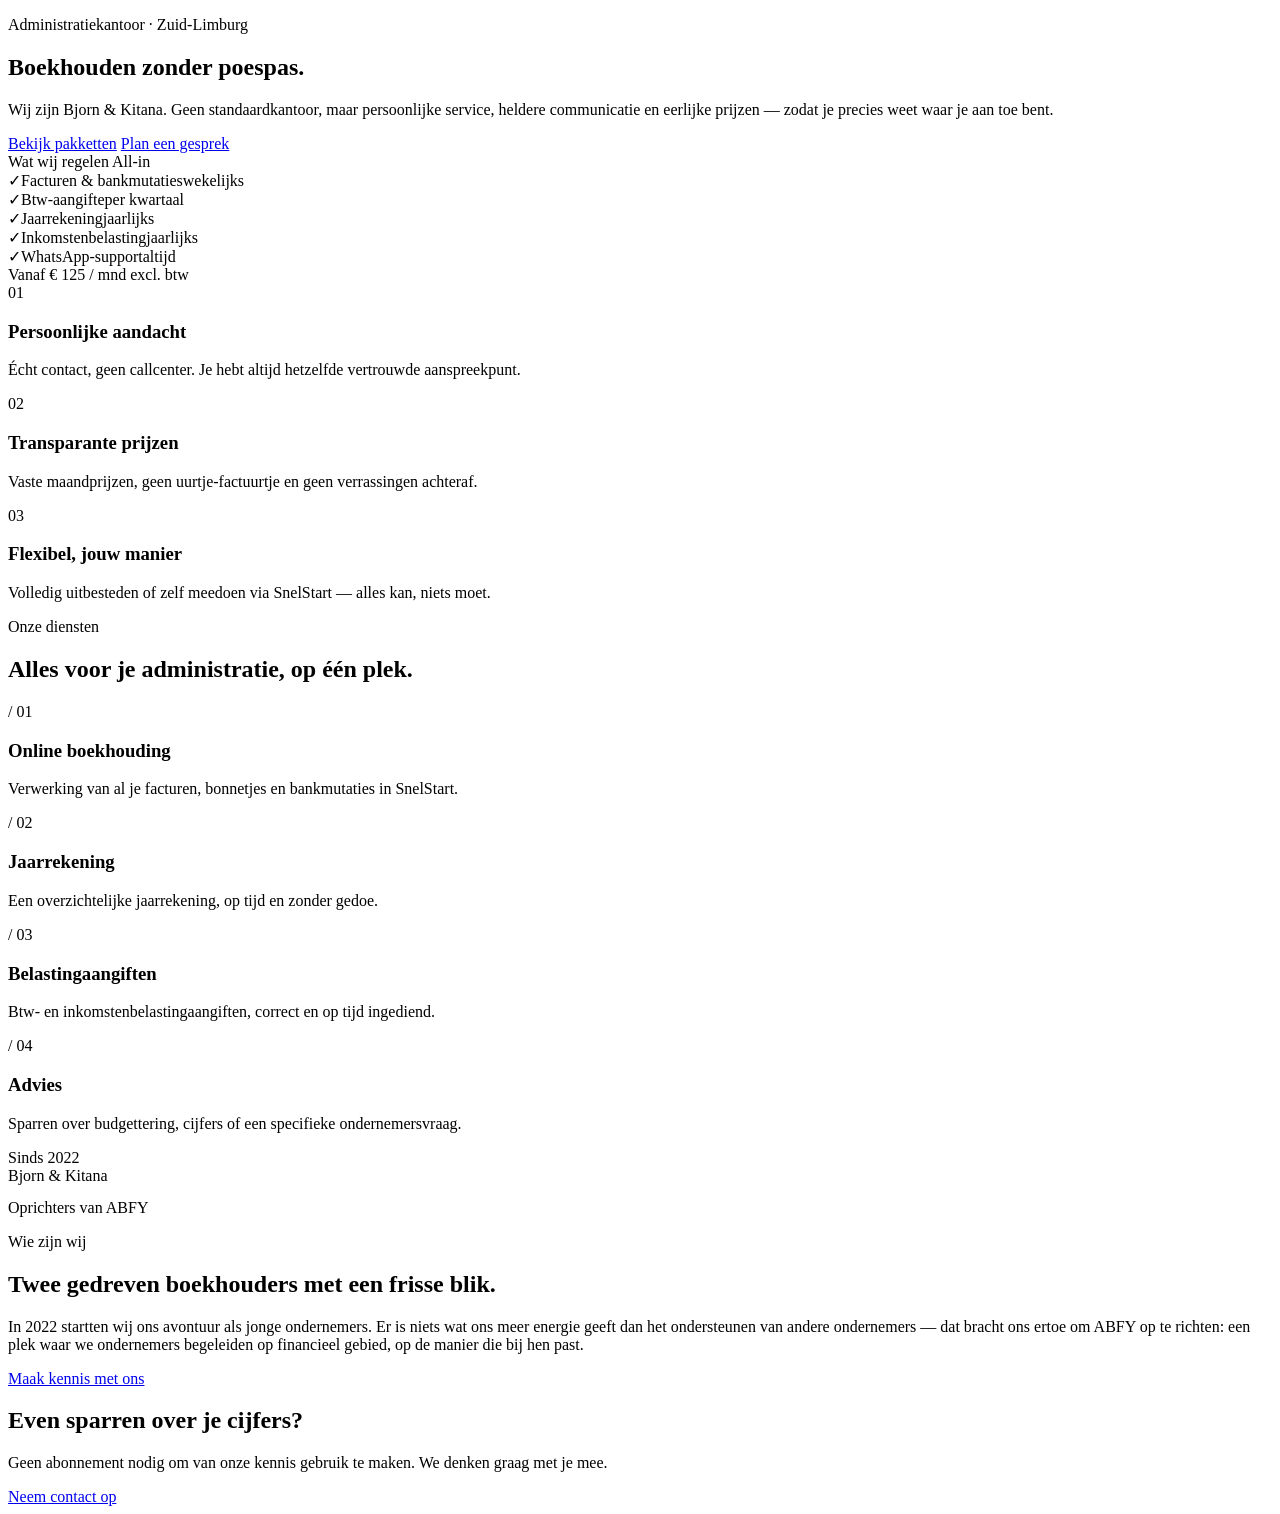
==== index.html @ e9e477bd "Add files via upload" ====
<!DOCTYPE html>
<html lang="nl">
<head>
  <meta charset="UTF-8" />
  <meta name="viewport" content="width=device-width, initial-scale=1.0" />
  <title>ABFY — Administratiekantoor Zuid-Limburg</title>
  <meta name="description" content="ABFY is een administratiekantoor in Zuid-Limburg. Persoonlijke boekhouding, aangiften en financieel advies voor zzp'ers en kleine ondernemers, zonder poespas." />
  <link rel="stylesheet" href="css/style.css" />
</head>
<body>
  <header id="site-header" class="site-header"></header>

  <main>
    <!-- HERO -->
    <section class="hero">
      <div class="container">
        <div class="hero-copy">
          <p class="eyebrow">Administratiekantoor · Zuid-Limburg</p>
          <h1>Boekhouden zonder poespas.</h1>
          <p class="lead">
            Wij zijn Bjorn &amp; Kitana. Geen standaardkantoor, maar persoonlijke
            service, heldere communicatie en eerlijke prijzen — zodat je precies
            weet waar je aan toe bent.
          </p>
          <div class="hero-actions">
            <a href="prijzen.html" class="btn btn-primary">Bekijk pakketten</a>
            <a href="contact.html" class="btn btn-ghost">Plan een gesprek</a>
          </div>
        </div>

        <div class="hero-visual">
          <div class="ledger-card">
            <div class="ledger-card__head">
              <span>Wat wij regelen</span>
              <span class="stamp-badge">All-in</span>
            </div>
            <div class="ledger-rows">
              <div class="ledger-row"><span class="ledger-check">✓</span><span class="ledger-row__label">Facturen &amp; bankmutaties</span><span class="ledger-row__meta">wekelijks</span></div>
              <div class="ledger-row"><span class="ledger-check">✓</span><span class="ledger-row__label">Btw-aangifte</span><span class="ledger-row__meta">per kwartaal</span></div>
              <div class="ledger-row"><span class="ledger-check">✓</span><span class="ledger-row__label">Jaarrekening</span><span class="ledger-row__meta">jaarlijks</span></div>
              <div class="ledger-row"><span class="ledger-check">✓</span><span class="ledger-row__label">Inkomstenbelasting</span><span class="ledger-row__meta">jaarlijks</span></div>
              <div class="ledger-row"><span class="ledger-check">✓</span><span class="ledger-row__label">WhatsApp-support</span><span class="ledger-row__meta">altijd</span></div>
            </div>
            <div class="ledger-card__foot">
              <span>Vanaf</span>
              <span>€ 125 / mnd excl. btw</span>
            </div>
          </div>
        </div>
      </div>
    </section>

    <!-- USPs -->
    <section class="usp-strip">
      <div class="usp-grid">
        <div class="usp-item">
          <span class="num">01</span>
          <h3>Persoonlijke aandacht</h3>
          <p>Écht contact, geen callcenter. Je hebt altijd hetzelfde vertrouwde aanspreekpunt.</p>
        </div>
        <div class="usp-item">
          <span class="num">02</span>
          <h3>Transparante prijzen</h3>
          <p>Vaste maandprijzen, geen uurtje-factuurtje en geen verrassingen achteraf.</p>
        </div>
        <div class="usp-item">
          <span class="num">03</span>
          <h3>Flexibel, jouw manier</h3>
          <p>Volledig uitbesteden of zelf meedoen via SnelStart — alles kan, niets moet.</p>
        </div>
      </div>
    </section>

    <!-- DIENSTEN -->
    <section class="ledger-section">
      <div class="container">
        <p class="eyebrow">Onze diensten</p>
        <h2>Alles voor je administratie, op één plek.</h2>
        <div class="services-grid">
          <div class="service-card">
            <span class="idx">/ 01</span>
            <h3>Online boekhouding</h3>
            <p>Verwerking van al je facturen, bonnetjes en bankmutaties in SnelStart.</p>
          </div>
          <div class="service-card">
            <span class="idx">/ 02</span>
            <h3>Jaarrekening</h3>
            <p>Een overzichtelijke jaarrekening, op tijd en zonder gedoe.</p>
          </div>
          <div class="service-card">
            <span class="idx">/ 03</span>
            <h3>Belastingaangiften</h3>
            <p>Btw- en inkomstenbelastingaangiften, correct en op tijd ingediend.</p>
          </div>
          <div class="service-card">
            <span class="idx">/ 04</span>
            <h3>Advies</h3>
            <p>Sparren over budgettering, cijfers of een specifieke ondernemersvraag.</p>
          </div>
        </div>
      </div>
    </section>

    <!-- OVER ONS -->
    <section class="ledger-section alt">
      <div class="container about-grid">
        <div class="founder-stamp">
          <div class="since">Sinds 2022</div>
          <div class="names">Bjorn &amp; Kitana</div>
          <p style="margin-top: 14px; font-family: var(--font-body);">Oprichters van ABFY</p>
        </div>
        <div>
          <p class="eyebrow">Wie zijn wij</p>
          <h2>Twee gedreven boekhouders met een frisse blik.</h2>
          <p>
            In 2022 startten wij ons avontuur als jonge ondernemers. Er is niets
            wat ons meer energie geeft dan het ondersteunen van andere
            ondernemers — dat bracht ons ertoe om ABFY op te richten: een plek
            waar we ondernemers begeleiden op financieel gebied, op de manier
            die bij hen past.
          </p>
          <a href="contact.html" class="btn btn-gold">Maak kennis met ons</a>
        </div>
      </div>
    </section>

    <!-- CTA -->
    <section class="cta-band">
      <div class="container">
        <h2>Even sparren over je cijfers?</h2>
        <p>Geen abonnement nodig om van onze kennis gebruik te maken. We denken graag met je mee.</p>
        <a href="contact.html" class="btn btn-primary">Neem contact op</a>
      </div>
    </section>
  </main>

  <footer id="site-footer" class="site-footer"></footer>
  <script src="js/components.js"></script>
</body>
</html>
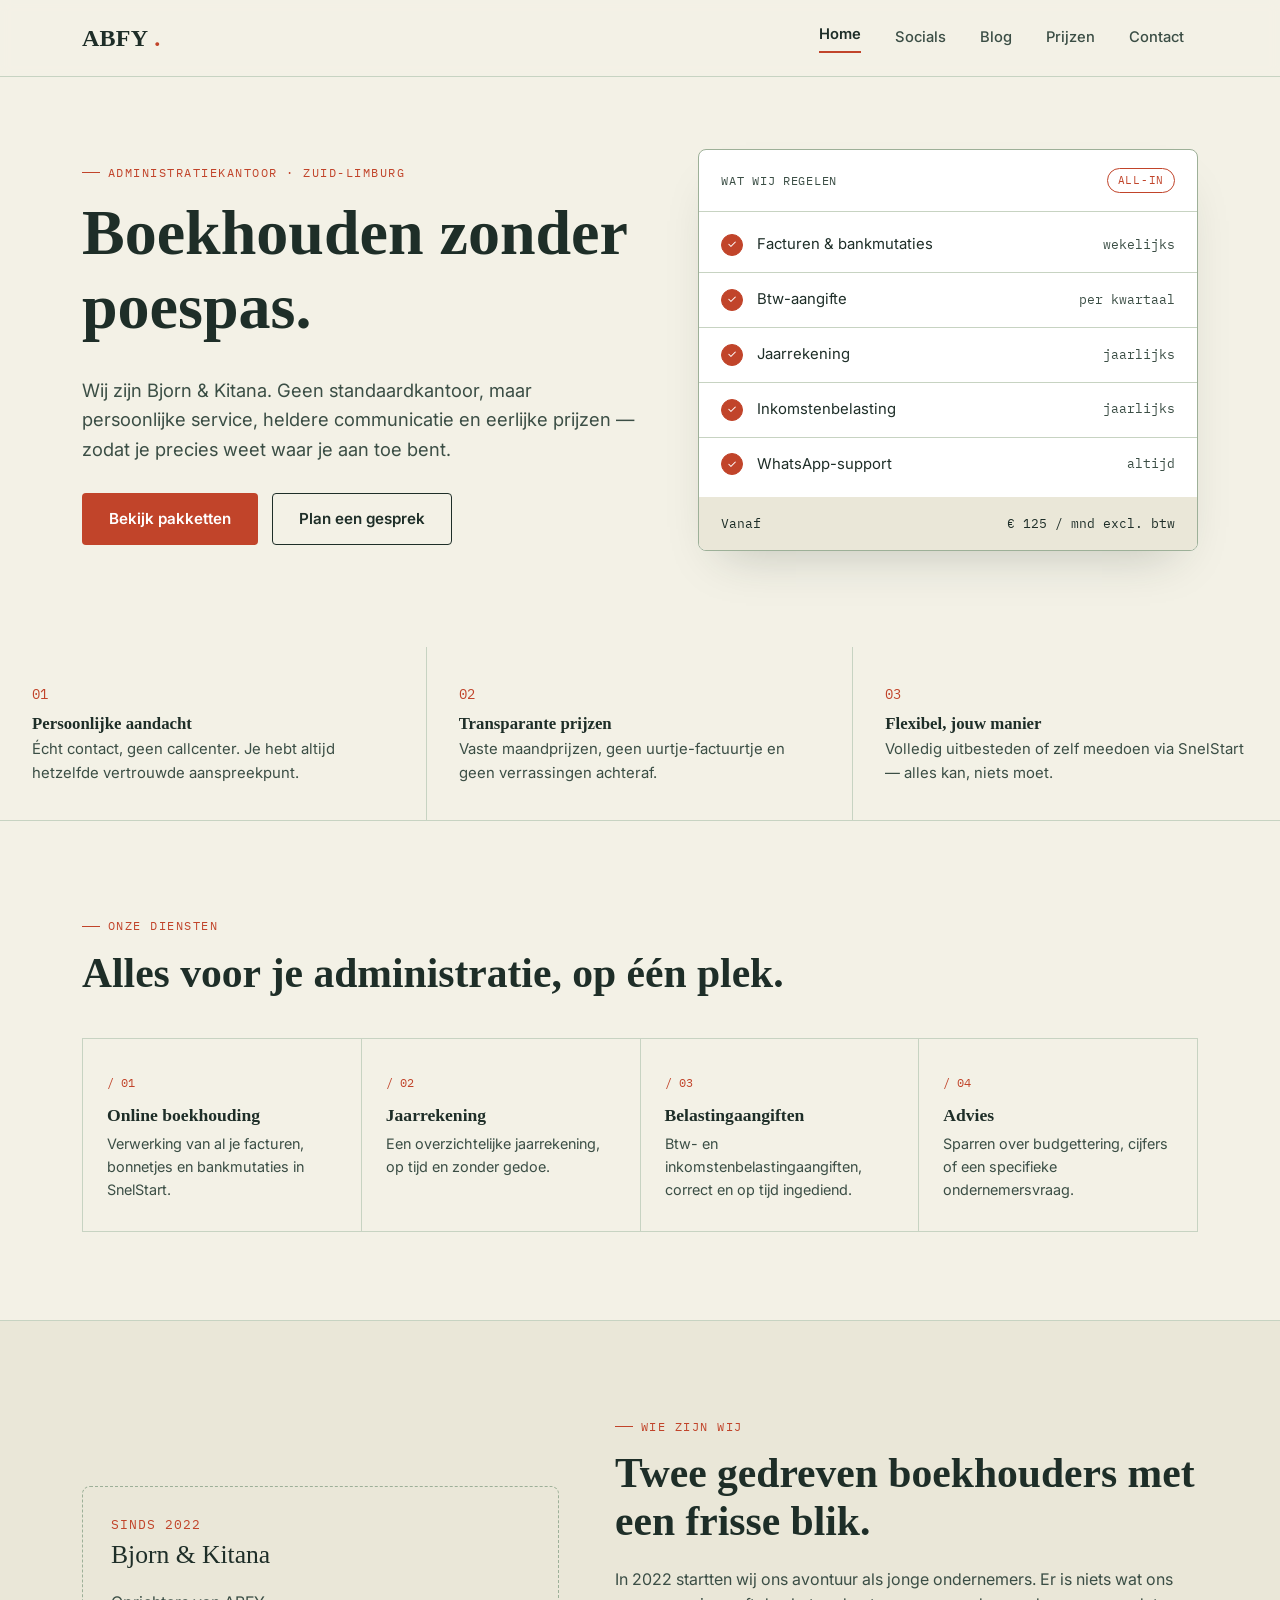
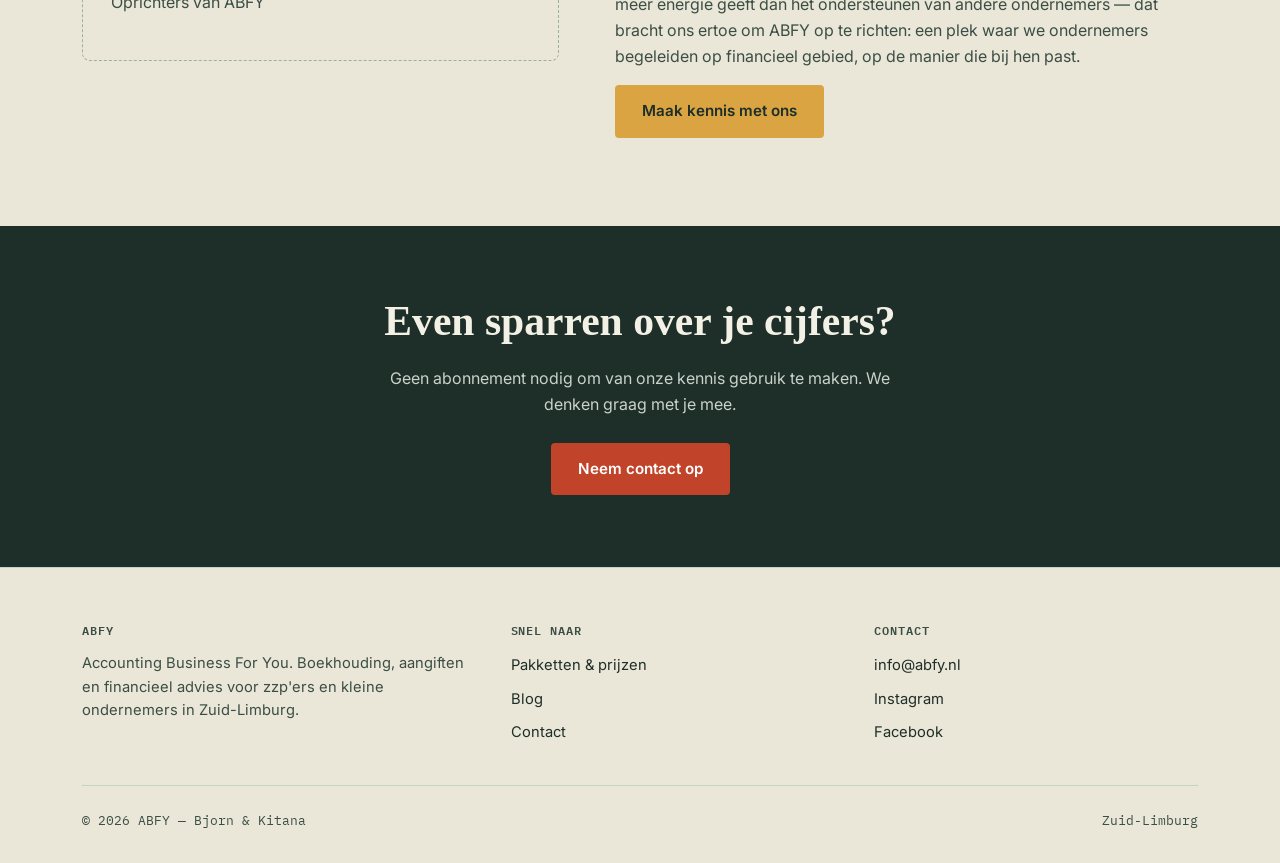
==== commit 96e8d4a1: "Add files via upload" ====
--- a/index.html
+++ b/index.html
@@ -5,7 +5,7 @@
   <meta name="viewport" content="width=device-width, initial-scale=1.0" />
   <title>ABFY — Administratiekantoor Zuid-Limburg</title>
   <meta name="description" content="ABFY is een administratiekantoor in Zuid-Limburg. Persoonlijke boekhouding, aangiften en financieel advies voor zzp'ers en kleine ondernemers, zonder poespas." />
-  <link rel="stylesheet" href="css/style.css" />
+  <link rel="stylesheet" href="style.css" />
 </head>
 <body>
   <header id="site-header" class="site-header"></header>
@@ -135,6 +135,6 @@
   </main>
 
   <footer id="site-footer" class="site-footer"></footer>
-  <script src="js/components.js"></script>
+  <script src="components.js"></script>
 </body>
 </html>
--- a/style.css
+++ b/style.css
@@ -0,0 +1,579 @@
+/* ==========================================================================
+   ABFY — Ledger design system
+   ========================================================================== */
+
+@import url('https://fonts.googleapis.com/css2?family=Petrona:ital,wght@0,400;0,500;0,600;0,700;1,500&family=Inter:wght@400;500;600;700&family=IBM+Plex+Mono:wght@400;500;600&display=swap');
+
+:root {
+  --ink: #1E2E28;
+  --ink-soft: #3B4E45;
+  --paper: #F3F1E6;
+  --paper-alt: #EAE7D8;
+  --white: #FFFFFF;
+  --line: #C7D3C2;
+  --line-strong: #9DB098;
+  --stamp: #C1442A;
+  --stamp-dark: #9E3520;
+  --gold: #D9A441;
+  --gold-dark: #B5842E;
+
+  --font-display: 'Petrona', Georgia, serif;
+  --font-body: 'Inter', -apple-system, BlinkMacSystemFont, sans-serif;
+  --font-mono: 'IBM Plex Mono', 'Courier New', monospace;
+
+  --max-width: 1180px;
+  --radius: 4px;
+}
+
+* { box-sizing: border-box; }
+html { scroll-behavior: smooth; }
+
+body {
+  margin: 0;
+  background: var(--paper);
+  color: var(--ink);
+  font-family: var(--font-body);
+  font-size: 16px;
+  line-height: 1.6;
+  -webkit-font-smoothing: antialiased;
+}
+
+h1, h2, h3, h4 {
+  font-family: var(--font-display);
+  font-weight: 600;
+  line-height: 1.15;
+  margin: 0 0 0.5em;
+  color: var(--ink);
+}
+
+h1 { font-size: clamp(2.4rem, 5vw, 4rem); font-weight: 700; }
+h2 { font-size: clamp(1.8rem, 3.5vw, 2.6rem); }
+h3 { font-size: 1.3rem; }
+
+p { margin: 0 0 1em; color: var(--ink-soft); }
+
+a { color: inherit; text-decoration: none; }
+
+.container {
+  max-width: var(--max-width);
+  margin: 0 auto;
+  padding: 0 32px;
+}
+
+.eyebrow {
+  font-family: var(--font-mono);
+  font-size: 0.78rem;
+  letter-spacing: 0.12em;
+  text-transform: uppercase;
+  color: var(--stamp);
+  display: inline-flex;
+  align-items: center;
+  gap: 8px;
+  margin-bottom: 1.1em;
+}
+.eyebrow::before {
+  content: '';
+  width: 18px;
+  height: 1px;
+  background: var(--stamp);
+  display: inline-block;
+}
+
+/* Ledger rule — the recurring divider motif, literal ruled paper */
+.ledger-rule {
+  border: none;
+  border-top: 1px solid var(--line);
+  margin: 0;
+}
+.ledger-section {
+  border-top: 1px solid var(--line);
+  padding: 88px 0;
+}
+.ledger-section.tight { padding: 64px 0; }
+.ledger-section.alt { background: var(--paper-alt); }
+
+/* Buttons */
+.btn {
+  display: inline-flex;
+  align-items: center;
+  gap: 8px;
+  font-family: var(--font-body);
+  font-weight: 600;
+  font-size: 0.95rem;
+  padding: 13px 26px;
+  border-radius: var(--radius);
+  border: 1px solid transparent;
+  cursor: pointer;
+  transition: transform 0.15s ease, box-shadow 0.15s ease, background 0.15s ease;
+}
+.btn:focus-visible { outline: 2px solid var(--stamp); outline-offset: 2px; }
+.btn-primary { background: var(--stamp); color: var(--white); }
+.btn-primary:hover { background: var(--stamp-dark); transform: translateY(-1px); }
+.btn-ghost { background: transparent; color: var(--ink); border-color: var(--ink); }
+.btn-ghost:hover { background: var(--ink); color: var(--paper); }
+.btn-gold { background: var(--gold); color: var(--ink); }
+.btn-gold:hover { background: var(--gold-dark); }
+
+/* ==========================================================================
+   Header
+   ========================================================================== */
+.site-header {
+  position: sticky;
+  top: 0;
+  z-index: 50;
+  background: rgba(243, 241, 230, 0.92);
+  backdrop-filter: blur(6px);
+  border-bottom: 1px solid var(--line);
+}
+.site-header .container {
+  display: flex;
+  align-items: center;
+  justify-content: space-between;
+  height: 76px;
+}
+.brand {
+  font-family: var(--font-display);
+  font-weight: 700;
+  font-size: 1.5rem;
+  letter-spacing: 0.01em;
+  display: flex;
+  align-items: baseline;
+  gap: 6px;
+}
+.brand .dot { color: var(--stamp); }
+
+.main-nav { display: flex; align-items: center; gap: 6px; }
+.main-nav a {
+  font-size: 0.92rem;
+  font-weight: 500;
+  padding: 9px 14px;
+  border-radius: var(--radius);
+  color: var(--ink-soft);
+}
+.main-nav a:hover { color: var(--ink); background: var(--paper-alt); }
+.main-nav a.active { color: var(--ink); font-weight: 600; }
+.main-nav a.active::after {
+  content: '';
+  display: block;
+  height: 2px;
+  background: var(--stamp);
+  margin-top: 4px;
+}
+
+.nav-toggle {
+  display: none;
+  background: none;
+  border: 1px solid var(--ink);
+  border-radius: var(--radius);
+  width: 40px;
+  height: 40px;
+  cursor: pointer;
+  align-items: center;
+  justify-content: center;
+}
+.nav-toggle span, .nav-toggle span::before, .nav-toggle span::after {
+  content: '';
+  display: block;
+  width: 18px;
+  height: 2px;
+  background: var(--ink);
+  position: relative;
+}
+.nav-toggle span::before { position: absolute; top: -6px; }
+.nav-toggle span::after { position: absolute; top: 6px; }
+
+/* ==========================================================================
+   Hero
+   ========================================================================== */
+.hero {
+  padding: 72px 0 96px;
+}
+.hero .container {
+  display: grid;
+  grid-template-columns: 1.05fr 0.95fr;
+  gap: 64px;
+  align-items: center;
+}
+.hero-copy p.lead {
+  font-size: 1.15rem;
+  color: var(--ink-soft);
+  max-width: 46ch;
+}
+.hero-actions { display: flex; gap: 14px; margin-top: 1.8em; flex-wrap: wrap; }
+
+/* Signature element: animated ledger card */
+.ledger-card {
+  background: var(--white);
+  border: 1px solid var(--line-strong);
+  border-radius: 8px;
+  box-shadow: 0 24px 48px -24px rgba(30, 46, 40, 0.25);
+  overflow: hidden;
+}
+.ledger-card__head {
+  display: flex;
+  justify-content: space-between;
+  align-items: center;
+  padding: 18px 22px;
+  border-bottom: 1px solid var(--line);
+  font-family: var(--font-mono);
+  font-size: 0.75rem;
+  letter-spacing: 0.06em;
+  text-transform: uppercase;
+  color: var(--ink-soft);
+}
+.ledger-card__head .stamp-badge {
+  font-family: var(--font-mono);
+  color: var(--stamp);
+  border: 1px solid var(--stamp);
+  border-radius: 999px;
+  padding: 3px 10px;
+  font-size: 0.68rem;
+}
+.ledger-rows { padding: 6px 0; }
+.ledger-row {
+  display: flex;
+  align-items: center;
+  gap: 14px;
+  padding: 15px 22px;
+  border-bottom: 1px solid var(--line);
+  opacity: 0;
+  transform: translateX(-8px);
+  transition: opacity 0.45s ease, transform 0.45s ease;
+}
+.ledger-row:last-child { border-bottom: none; }
+.ledger-row.is-visible { opacity: 1; transform: translateX(0); }
+.ledger-check {
+  width: 22px;
+  height: 22px;
+  border-radius: 50%;
+  border: 1.5px solid var(--line-strong);
+  display: flex;
+  align-items: center;
+  justify-content: center;
+  flex-shrink: 0;
+  font-size: 0.7rem;
+  color: transparent;
+  transition: background 0.3s ease 0.15s, border-color 0.3s ease 0.15s, color 0.3s ease 0.15s;
+}
+.ledger-row.is-visible .ledger-check {
+  background: var(--stamp);
+  border-color: var(--stamp);
+  color: var(--white);
+}
+.ledger-row__label { font-size: 0.93rem; color: var(--ink); flex: 1; }
+.ledger-row__meta { font-family: var(--font-mono); font-size: 0.8rem; color: var(--ink-soft); }
+.ledger-card__foot {
+  padding: 16px 22px;
+  background: var(--paper-alt);
+  font-family: var(--font-mono);
+  font-size: 0.82rem;
+  display: flex;
+  justify-content: space-between;
+}
+
+/* ==========================================================================
+   USP strip
+   ========================================================================== */
+.usp-strip { padding: 0; }
+.usp-grid {
+  display: grid;
+  grid-template-columns: repeat(3, 1fr);
+}
+.usp-item {
+  padding: 34px 32px;
+  border-right: 1px solid var(--line);
+}
+.usp-item:last-child { border-right: none; }
+.usp-item .num { font-family: var(--font-mono); color: var(--stamp); font-size: 0.85rem; }
+.usp-item h3 { margin: 0.4em 0 0.3em; font-size: 1.05rem; }
+.usp-item p { margin: 0; font-size: 0.93rem; }
+
+/* ==========================================================================
+   Services
+   ========================================================================== */
+.services-grid {
+  display: grid;
+  grid-template-columns: repeat(4, 1fr);
+  gap: 1px;
+  background: var(--line);
+  border: 1px solid var(--line);
+  margin-top: 40px;
+}
+.service-card {
+  background: var(--paper);
+  padding: 30px 24px;
+}
+.service-card .idx { font-family: var(--font-mono); font-size: 0.75rem; color: var(--stamp); }
+.service-card h3 { margin: 0.6em 0 0.4em; font-size: 1.1rem; }
+.service-card p { font-size: 0.9rem; margin: 0; }
+
+/* ==========================================================================
+   About teaser
+   ========================================================================== */
+.about-grid {
+  display: grid;
+  grid-template-columns: 0.9fr 1.1fr;
+  gap: 56px;
+  align-items: center;
+}
+.founder-stamp {
+  font-family: var(--font-mono);
+  border: 1px dashed var(--line-strong);
+  border-radius: 8px;
+  padding: 28px;
+}
+.founder-stamp .names { font-family: var(--font-display); font-size: 1.6rem; color: var(--ink); }
+.founder-stamp .since { color: var(--stamp); font-size: 0.8rem; letter-spacing: 0.08em; text-transform: uppercase; }
+
+/* ==========================================================================
+   CTA band
+   ========================================================================== */
+.cta-band {
+  background: var(--ink);
+  color: var(--paper);
+  padding: 72px 0;
+  text-align: center;
+}
+.cta-band h2 { color: var(--paper); }
+.cta-band p { color: #C9D3CB; max-width: 50ch; margin: 0 auto 1.6em; }
+
+/* ==========================================================================
+   Pricing
+   ========================================================================== */
+.pricing-table {
+  width: 100%;
+  border-collapse: collapse;
+  margin-top: 32px;
+  font-family: var(--font-mono);
+}
+.pricing-table th, .pricing-table td {
+  border-bottom: 1px solid var(--line);
+  padding: 16px 18px;
+  text-align: left;
+  font-size: 0.92rem;
+}
+.pricing-table thead th {
+  font-size: 0.72rem;
+  letter-spacing: 0.08em;
+  text-transform: uppercase;
+  color: var(--ink-soft);
+  border-bottom: 1px solid var(--line-strong);
+}
+.pricing-table tbody tr:hover { background: var(--paper-alt); }
+.pricing-table td.price { color: var(--stamp); font-weight: 600; }
+.pricing-note { font-size: 0.82rem; color: var(--ink-soft); margin-top: 10px; }
+
+.pkg-includes {
+  display: grid;
+  grid-template-columns: repeat(2, 1fr);
+  gap: 10px 28px;
+  margin: 28px 0 0;
+  list-style: none;
+  padding: 0;
+}
+.pkg-includes li {
+  display: flex;
+  gap: 10px;
+  font-size: 0.94rem;
+  align-items: flex-start;
+}
+.pkg-includes li::before {
+  content: '';
+  min-width: 18px;
+  height: 18px;
+  margin-top: 2px;
+  border-radius: 50%;
+  background: var(--stamp);
+  display: inline-block;
+}
+
+.hour-rate-box {
+  border: 1px solid var(--line-strong);
+  border-radius: 8px;
+  padding: 32px;
+  background: var(--white);
+  margin-top: 20px;
+}
+.hour-rate-box .rate {
+  font-family: var(--font-mono);
+  font-size: 2.2rem;
+  color: var(--stamp);
+}
+
+/* ==========================================================================
+   Socials page
+   ========================================================================== */
+.social-grid {
+  display: grid;
+  grid-template-columns: repeat(2, 1fr);
+  gap: 24px;
+  margin-top: 40px;
+}
+.social-card {
+  border: 1px solid var(--line-strong);
+  border-radius: 8px;
+  padding: 32px;
+  background: var(--white);
+  transition: transform 0.15s ease, box-shadow 0.15s ease;
+}
+.social-card:hover { transform: translateY(-3px); box-shadow: 0 16px 32px -20px rgba(30,46,40,0.3); }
+.social-card .platform {
+  font-family: var(--font-mono);
+  font-size: 0.75rem;
+  letter-spacing: 0.08em;
+  text-transform: uppercase;
+  color: var(--stamp);
+}
+.social-card h3 { margin: 0.5em 0 0.3em; }
+.social-card .handle { color: var(--ink-soft); font-family: var(--font-mono); font-size: 0.9rem; }
+
+/* ==========================================================================
+   Blog
+   ========================================================================== */
+.blog-grid {
+  display: grid;
+  grid-template-columns: repeat(3, 1fr);
+  gap: 28px;
+  margin-top: 40px;
+}
+.blog-card {
+  border-top: 1px solid var(--line);
+  padding-top: 20px;
+}
+.blog-card .meta {
+  font-family: var(--font-mono);
+  font-size: 0.75rem;
+  color: var(--stamp);
+  text-transform: uppercase;
+  letter-spacing: 0.06em;
+}
+.blog-card h3 { margin: 0.5em 0 0.4em; font-size: 1.15rem; }
+.blog-card p { font-size: 0.9rem; }
+.blog-card .read-more { font-size: 0.85rem; font-weight: 600; color: var(--ink); }
+
+/* ==========================================================================
+   Contact
+   ========================================================================== */
+.contact-grid {
+  display: grid;
+  grid-template-columns: 1fr 1fr;
+  gap: 64px;
+  margin-top: 40px;
+  align-items: start;
+}
+.contact-info dl { margin: 0; }
+.contact-info dt {
+  font-family: var(--font-mono);
+  font-size: 0.72rem;
+  letter-spacing: 0.08em;
+  text-transform: uppercase;
+  color: var(--ink-soft);
+  margin-top: 22px;
+}
+.contact-info dt:first-child { margin-top: 0; }
+.contact-info dd { margin: 4px 0 0; font-size: 1.02rem; }
+
+.hours-table { width: 100%; margin-top: 10px; font-size: 0.92rem; }
+.hours-table td { padding: 4px 0; border: none; }
+.hours-table td:last-child { text-align: right; font-family: var(--font-mono); color: var(--ink-soft); }
+
+.field { margin-bottom: 20px; }
+.field label {
+  display: block;
+  font-size: 0.85rem;
+  font-weight: 600;
+  margin-bottom: 6px;
+}
+.field input, .field textarea {
+  width: 100%;
+  border: 1px solid var(--line-strong);
+  background: var(--white);
+  border-radius: var(--radius);
+  padding: 12px 14px;
+  font-family: var(--font-body);
+  font-size: 0.95rem;
+  color: var(--ink);
+}
+.field input:focus, .field textarea:focus {
+  outline: 2px solid var(--stamp);
+  outline-offset: 1px;
+}
+.field textarea { resize: vertical; min-height: 130px; }
+.form-status { margin-top: 14px; font-size: 0.9rem; }
+.form-status.success { color: #2E6B4F; }
+.form-status.error { color: var(--stamp); }
+
+/* ==========================================================================
+   Footer
+   ========================================================================== */
+.site-footer {
+  border-top: 1px solid var(--line);
+  padding: 56px 0 32px;
+  background: var(--paper-alt);
+}
+.footer-grid {
+  display: grid;
+  grid-template-columns: 1.2fr 1fr 1fr;
+  gap: 40px;
+}
+.footer-grid h4 {
+  font-family: var(--font-mono);
+  font-size: 0.75rem;
+  letter-spacing: 0.08em;
+  text-transform: uppercase;
+  color: var(--ink-soft);
+  margin-bottom: 14px;
+}
+.footer-grid a, .footer-grid p { font-size: 0.92rem; }
+.footer-grid ul { list-style: none; padding: 0; margin: 0; display: flex; flex-direction: column; gap: 8px; }
+.footer-bottom {
+  margin-top: 40px;
+  padding-top: 24px;
+  border-top: 1px solid var(--line);
+  display: flex;
+  justify-content: space-between;
+  font-size: 0.82rem;
+  color: var(--ink-soft);
+  font-family: var(--font-mono);
+}
+
+/* ==========================================================================
+   Responsive
+   ========================================================================== */
+@media (max-width: 920px) {
+  .hero .container { grid-template-columns: 1fr; }
+  .about-grid { grid-template-columns: 1fr; }
+  .services-grid { grid-template-columns: repeat(2, 1fr); }
+  .usp-grid { grid-template-columns: 1fr; }
+  .usp-item { border-right: none; border-bottom: 1px solid var(--line); }
+  .social-grid { grid-template-columns: 1fr; }
+  .blog-grid { grid-template-columns: 1fr; }
+  .contact-grid { grid-template-columns: 1fr; }
+  .footer-grid { grid-template-columns: 1fr; gap: 28px; }
+  .pkg-includes { grid-template-columns: 1fr; }
+
+  .main-nav { display: none; }
+  .main-nav.open {
+    display: flex;
+    position: absolute;
+    top: 76px;
+    left: 0;
+    right: 0;
+    background: var(--paper);
+    border-bottom: 1px solid var(--line);
+    flex-direction: column;
+    padding: 12px;
+    gap: 4px;
+  }
+  .nav-toggle { display: flex; }
+}
+
+@media (max-width: 640px) {
+  .services-grid { grid-template-columns: 1fr; }
+}
+
+@media (prefers-reduced-motion: reduce) {
+  html { scroll-behavior: auto; }
+  .ledger-row { transition: none; opacity: 1; transform: none; }
+  .ledger-check { transition: none; }
+}
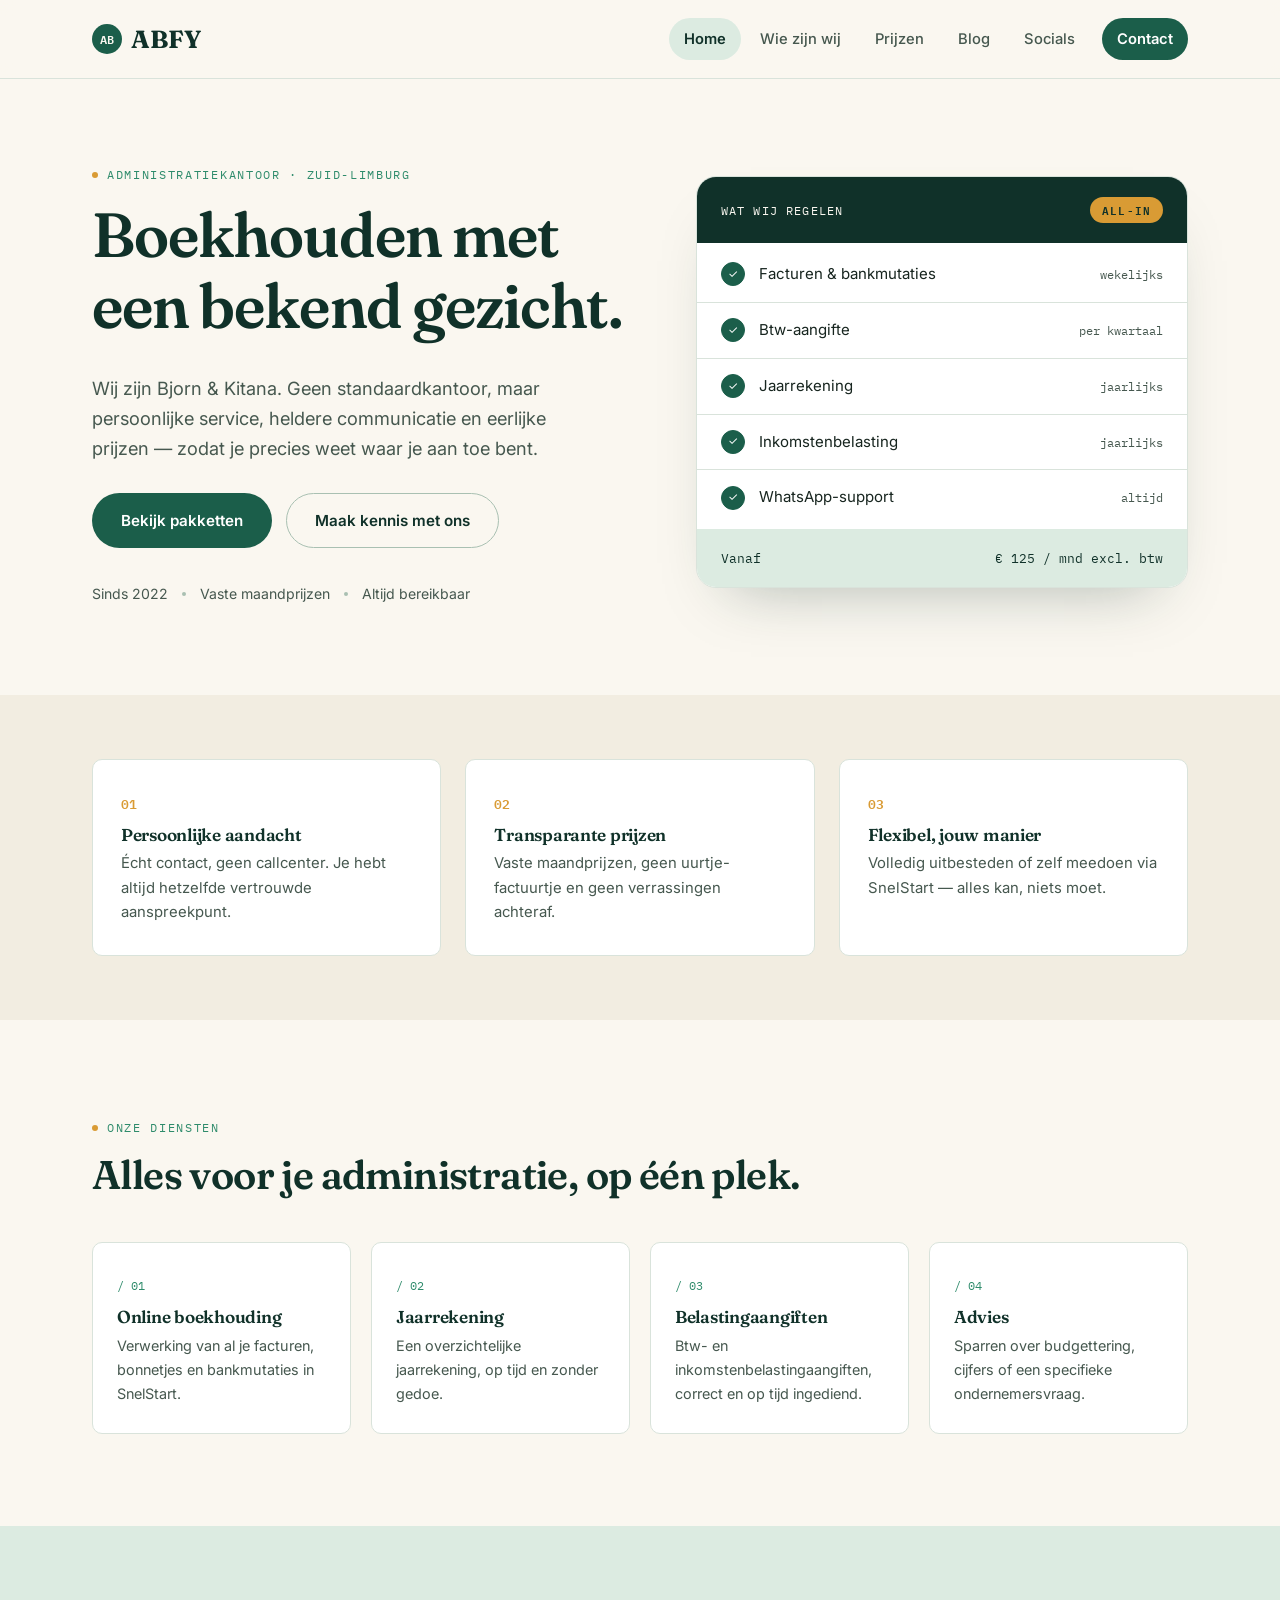
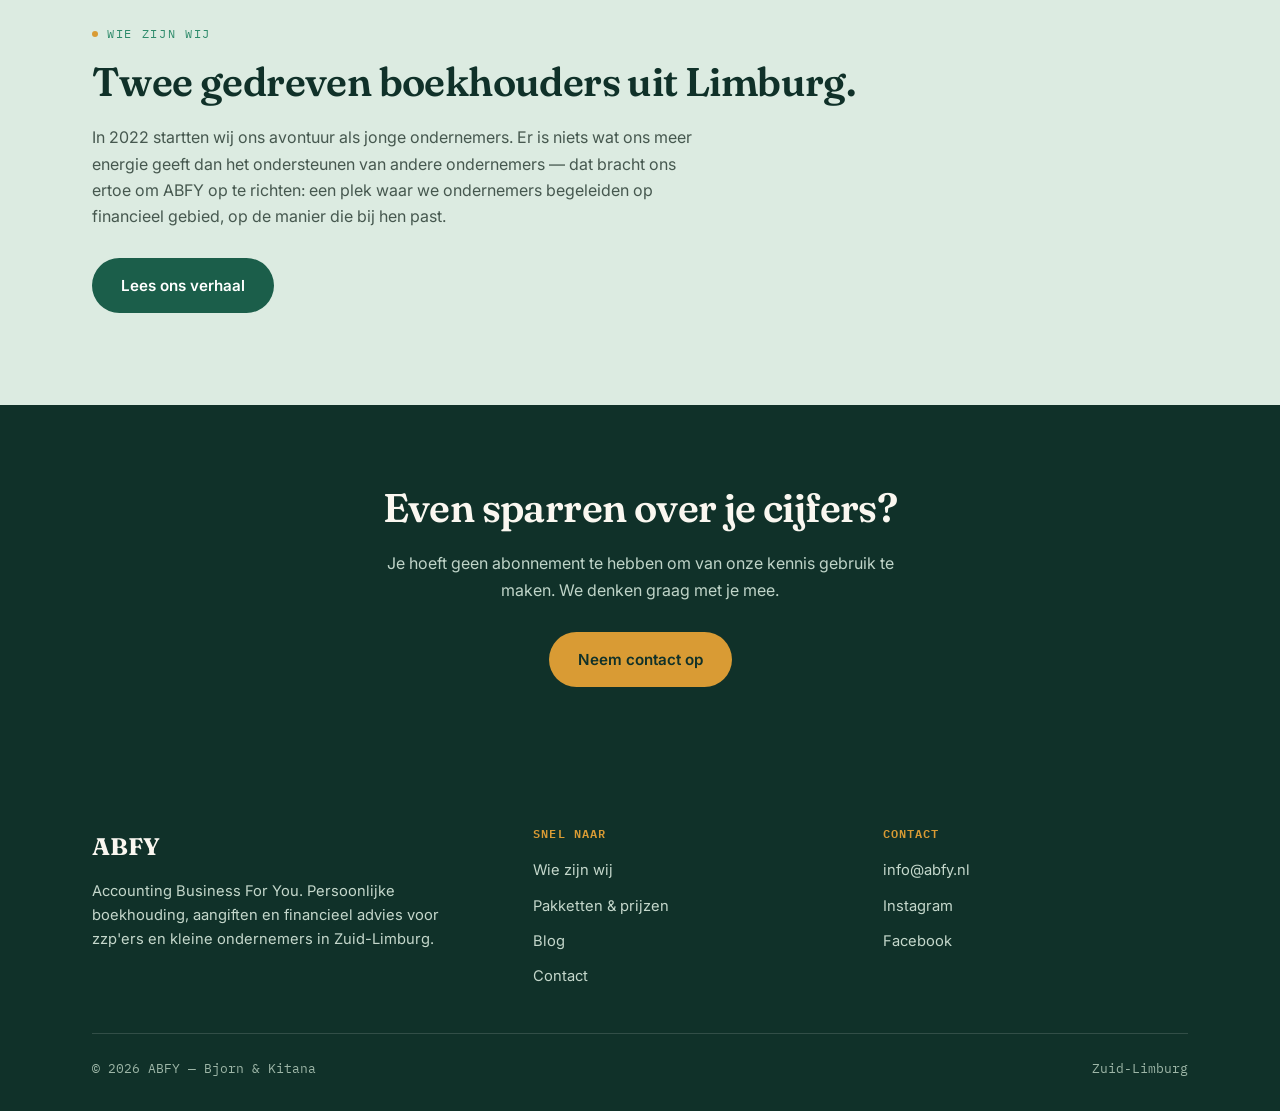
==== commit 74e22b95: "Add files via upload" ====
--- a/index.html
+++ b/index.html
@@ -4,19 +4,18 @@
   <meta charset="UTF-8" />
   <meta name="viewport" content="width=device-width, initial-scale=1.0" />
   <title>ABFY — Administratiekantoor Zuid-Limburg</title>
-  <meta name="description" content="ABFY is een administratiekantoor in Zuid-Limburg. Persoonlijke boekhouding, aangiften en financieel advies voor zzp'ers en kleine ondernemers, zonder poespas." />
+  <meta name="description" content="ABFY is een persoonlijk administratiekantoor in Zuid-Limburg. Boekhouding, aangiften en financieel advies voor zzp'ers en kleine ondernemers." />
   <link rel="stylesheet" href="style.css" />
 </head>
 <body>
   <header id="site-header" class="site-header"></header>
 
   <main>
-    <!-- HERO -->
     <section class="hero">
       <div class="container">
         <div class="hero-copy">
           <p class="eyebrow">Administratiekantoor · Zuid-Limburg</p>
-          <h1>Boekhouden zonder poespas.</h1>
+          <h1>Boekhouden met een bekend gezicht.</h1>
           <p class="lead">
             Wij zijn Bjorn &amp; Kitana. Geen standaardkantoor, maar persoonlijke
             service, heldere communicatie en eerlijke prijzen — zodat je precies
@@ -24,7 +23,14 @@
           </p>
           <div class="hero-actions">
             <a href="prijzen.html" class="btn btn-primary">Bekijk pakketten</a>
-            <a href="contact.html" class="btn btn-ghost">Plan een gesprek</a>
+            <a href="wie-zijn-wij.html" class="btn btn-ghost">Maak kennis met ons</a>
+          </div>
+          <div class="hero-trust">
+            <span>Sinds 2022</span>
+            <span class="dot-sep"></span>
+            <span>Vaste maandprijzen</span>
+            <span class="dot-sep"></span>
+            <span>Altijd bereikbaar</span>
           </div>
         </div>
 
@@ -50,29 +56,29 @@
       </div>
     </section>
 
-    <!-- USPs -->
-    <section class="usp-strip">
-      <div class="usp-grid">
-        <div class="usp-item">
-          <span class="num">01</span>
-          <h3>Persoonlijke aandacht</h3>
-          <p>Écht contact, geen callcenter. Je hebt altijd hetzelfde vertrouwde aanspreekpunt.</p>
-        </div>
-        <div class="usp-item">
-          <span class="num">02</span>
-          <h3>Transparante prijzen</h3>
-          <p>Vaste maandprijzen, geen uurtje-factuurtje en geen verrassingen achteraf.</p>
-        </div>
-        <div class="usp-item">
-          <span class="num">03</span>
-          <h3>Flexibel, jouw manier</h3>
-          <p>Volledig uitbesteden of zelf meedoen via SnelStart — alles kan, niets moet.</p>
+    <section class="section warm tight">
+      <div class="container">
+        <div class="usp-grid">
+          <div class="usp-item">
+            <span class="num">01</span>
+            <h3>Persoonlijke aandacht</h3>
+            <p>Écht contact, geen callcenter. Je hebt altijd hetzelfde vertrouwde aanspreekpunt.</p>
+          </div>
+          <div class="usp-item">
+            <span class="num">02</span>
+            <h3>Transparante prijzen</h3>
+            <p>Vaste maandprijzen, geen uurtje-factuurtje en geen verrassingen achteraf.</p>
+          </div>
+          <div class="usp-item">
+            <span class="num">03</span>
+            <h3>Flexibel, jouw manier</h3>
+            <p>Volledig uitbesteden of zelf meedoen via SnelStart — alles kan, niets moet.</p>
+          </div>
         </div>
       </div>
     </section>
 
-    <!-- DIENSTEN -->
-    <section class="ledger-section">
+    <section class="section">
       <div class="container">
         <p class="eyebrow">Onze diensten</p>
         <h2>Alles voor je administratie, op één plek.</h2>
@@ -101,35 +107,25 @@
       </div>
     </section>
 
-    <!-- OVER ONS -->
-    <section class="ledger-section alt">
-      <div class="container about-grid">
-        <div class="founder-stamp">
-          <div class="since">Sinds 2022</div>
-          <div class="names">Bjorn &amp; Kitana</div>
-          <p style="margin-top: 14px; font-family: var(--font-body);">Oprichters van ABFY</p>
-        </div>
-        <div>
-          <p class="eyebrow">Wie zijn wij</p>
-          <h2>Twee gedreven boekhouders met een frisse blik.</h2>
-          <p>
-            In 2022 startten wij ons avontuur als jonge ondernemers. Er is niets
-            wat ons meer energie geeft dan het ondersteunen van andere
-            ondernemers — dat bracht ons ertoe om ABFY op te richten: een plek
-            waar we ondernemers begeleiden op financieel gebied, op de manier
-            die bij hen past.
-          </p>
-          <a href="contact.html" class="btn btn-gold">Maak kennis met ons</a>
-        </div>
+    <section class="section mint">
+      <div class="container">
+        <p class="eyebrow">Wie zijn wij</p>
+        <h2>Twee gedreven boekhouders uit Limburg.</h2>
+        <p class="narrow">
+          In 2022 startten wij ons avontuur als jonge ondernemers. Er is niets
+          wat ons meer energie geeft dan het ondersteunen van andere ondernemers
+          — dat bracht ons ertoe om ABFY op te richten: een plek waar we
+          ondernemers begeleiden op financieel gebied, op de manier die bij hen past.
+        </p>
+        <a href="wie-zijn-wij.html" class="btn btn-primary" style="margin-top: 12px;">Lees ons verhaal</a>
       </div>
     </section>
 
-    <!-- CTA -->
     <section class="cta-band">
       <div class="container">
         <h2>Even sparren over je cijfers?</h2>
-        <p>Geen abonnement nodig om van onze kennis gebruik te maken. We denken graag met je mee.</p>
-        <a href="contact.html" class="btn btn-primary">Neem contact op</a>
+        <p>Je hoeft geen abonnement te hebben om van onze kennis gebruik te maken. We denken graag met je mee.</p>
+        <a href="contact.html" class="btn btn-amber">Neem contact op</a>
       </div>
     </section>
   </main>
--- a/style.css
+++ b/style.css
@@ -1,28 +1,32 @@
 /* ==========================================================================
-   ABFY — Ledger design system
-   ========================================================================== */
-
-@import url('https://fonts.googleapis.com/css2?family=Petrona:ital,wght@0,400;0,500;0,600;0,700;1,500&family=Inter:wght@400;500;600;700&family=IBM+Plex+Mono:wght@400;500;600&display=swap');
+   ABFY — groen, warm, persoonlijk
+   ========================================================================== */
+
+@import url('https://fonts.googleapis.com/css2?family=Fraunces:ital,opsz,wght@0,9..144,400;0,9..144,500;0,9..144,600;0,9..144,700;1,9..144,500&family=Inter:wght@400;500;600;700&family=IBM+Plex+Mono:wght@400;500;600&display=swap');
 
 :root {
-  --ink: #1E2E28;
-  --ink-soft: #3B4E45;
-  --paper: #F3F1E6;
-  --paper-alt: #EAE7D8;
+  --pine: #103129;
+  --green: #1B5E4A;
+  --green-mid: #2E8B6B;
+  --mint: #DCEBE1;
+  --mint-deep: #B9D6C4;
+  --paper: #FAF7F0;
+  --paper-warm: #F2EDE1;
   --white: #FFFFFF;
-  --line: #C7D3C2;
-  --line-strong: #9DB098;
-  --stamp: #C1442A;
-  --stamp-dark: #9E3520;
-  --gold: #D9A441;
-  --gold-dark: #B5842E;
-
-  --font-display: 'Petrona', Georgia, serif;
+  --amber: #D99B34;
+  --amber-soft: #F0DBB4;
+  --ink: #17251F;
+  --ink-soft: #46584F;
+  --line: #D9E3DB;
+  --line-strong: #A9C0B2;
+
+  --font-display: 'Fraunces', Georgia, serif;
   --font-body: 'Inter', -apple-system, BlinkMacSystemFont, sans-serif;
   --font-mono: 'IBM Plex Mono', 'Courier New', monospace;
 
-  --max-width: 1180px;
-  --radius: 4px;
+  --max-width: 1160px;
+  --radius: 10px;
+  --radius-lg: 20px;
 }
 
 * { box-sizing: border-box; }
@@ -34,63 +38,55 @@
   color: var(--ink);
   font-family: var(--font-body);
   font-size: 16px;
-  line-height: 1.6;
+  line-height: 1.65;
   -webkit-font-smoothing: antialiased;
 }
 
 h1, h2, h3, h4 {
   font-family: var(--font-display);
   font-weight: 600;
-  line-height: 1.15;
+  line-height: 1.14;
   margin: 0 0 0.5em;
-  color: var(--ink);
-}
-
-h1 { font-size: clamp(2.4rem, 5vw, 4rem); font-weight: 700; }
-h2 { font-size: clamp(1.8rem, 3.5vw, 2.6rem); }
-h3 { font-size: 1.3rem; }
+  color: var(--pine);
+  font-variation-settings: 'SOFT' 40;
+  letter-spacing: -0.015em;
+}
+
+h1 { font-size: clamp(2.4rem, 5.2vw, 3.9rem); font-weight: 600; }
+h2 { font-size: clamp(1.75rem, 3.4vw, 2.5rem); }
+h3 { font-size: 1.22rem; }
 
 p { margin: 0 0 1em; color: var(--ink-soft); }
-
 a { color: inherit; text-decoration: none; }
 
-.container {
-  max-width: var(--max-width);
-  margin: 0 auto;
-  padding: 0 32px;
-}
+.container { max-width: var(--max-width); margin: 0 auto; padding: 0 32px; }
+.narrow { max-width: 62ch; }
 
 .eyebrow {
   font-family: var(--font-mono);
-  font-size: 0.78rem;
-  letter-spacing: 0.12em;
+  font-size: 0.75rem;
+  letter-spacing: 0.14em;
   text-transform: uppercase;
-  color: var(--stamp);
+  color: var(--green-mid);
   display: inline-flex;
   align-items: center;
-  gap: 8px;
-  margin-bottom: 1.1em;
+  gap: 9px;
+  margin-bottom: 1.2em;
 }
 .eyebrow::before {
   content: '';
-  width: 18px;
-  height: 1px;
-  background: var(--stamp);
-  display: inline-block;
-}
-
-/* Ledger rule — the recurring divider motif, literal ruled paper */
-.ledger-rule {
-  border: none;
-  border-top: 1px solid var(--line);
-  margin: 0;
-}
-.ledger-section {
-  border-top: 1px solid var(--line);
-  padding: 88px 0;
-}
-.ledger-section.tight { padding: 64px 0; }
-.ledger-section.alt { background: var(--paper-alt); }
+  width: 6px; height: 6px;
+  border-radius: 50%;
+  background: var(--amber);
+}
+
+.section { padding: 92px 0; }
+.section.tight { padding: 64px 0; }
+.section.mint { background: var(--mint); }
+.section.warm { background: var(--paper-warm); }
+.section.pine { background: var(--pine); }
+.section.pine h2, .section.pine h3 { color: var(--paper); }
+.section.pine p { color: #BFD4C8; }
 
 /* Buttons */
 .btn {
@@ -100,84 +96,67 @@
   font-family: var(--font-body);
   font-weight: 600;
   font-size: 0.95rem;
-  padding: 13px 26px;
-  border-radius: var(--radius);
-  border: 1px solid transparent;
+  padding: 14px 28px;
+  border-radius: 999px;
+  border: 1.5px solid transparent;
   cursor: pointer;
-  transition: transform 0.15s ease, box-shadow 0.15s ease, background 0.15s ease;
-}
-.btn:focus-visible { outline: 2px solid var(--stamp); outline-offset: 2px; }
-.btn-primary { background: var(--stamp); color: var(--white); }
-.btn-primary:hover { background: var(--stamp-dark); transform: translateY(-1px); }
-.btn-ghost { background: transparent; color: var(--ink); border-color: var(--ink); }
-.btn-ghost:hover { background: var(--ink); color: var(--paper); }
-.btn-gold { background: var(--gold); color: var(--ink); }
-.btn-gold:hover { background: var(--gold-dark); }
+  transition: transform 0.16s ease, background 0.16s ease, color 0.16s ease;
+}
+.btn:focus-visible { outline: 2px solid var(--amber); outline-offset: 3px; }
+.btn-primary { background: var(--green); color: var(--white); }
+.btn-primary:hover { background: var(--pine); transform: translateY(-2px); }
+.btn-ghost { background: transparent; color: var(--pine); border-color: var(--line-strong); }
+.btn-ghost:hover { border-color: var(--green); background: var(--mint); }
+.btn-amber { background: var(--amber); color: var(--pine); }
+.btn-amber:hover { background: #C4882A; transform: translateY(-2px); }
+.btn-light { background: var(--paper); color: var(--pine); }
+.btn-light:hover { background: var(--mint); transform: translateY(-2px); }
 
 /* ==========================================================================
    Header
    ========================================================================== */
 .site-header {
-  position: sticky;
-  top: 0;
-  z-index: 50;
-  background: rgba(243, 241, 230, 0.92);
-  backdrop-filter: blur(6px);
+  position: sticky; top: 0; z-index: 50;
+  background: rgba(250, 247, 240, 0.94);
+  backdrop-filter: blur(8px);
   border-bottom: 1px solid var(--line);
 }
 .site-header .container {
-  display: flex;
-  align-items: center;
-  justify-content: space-between;
-  height: 76px;
+  display: flex; align-items: center; justify-content: space-between; height: 78px;
 }
 .brand {
   font-family: var(--font-display);
-  font-weight: 700;
-  font-size: 1.5rem;
-  letter-spacing: 0.01em;
-  display: flex;
-  align-items: baseline;
-  gap: 6px;
-}
-.brand .dot { color: var(--stamp); }
-
-.main-nav { display: flex; align-items: center; gap: 6px; }
+  font-weight: 700; font-size: 1.55rem;
+  color: var(--pine);
+  display: flex; align-items: center; gap: 9px;
+}
+.brand-mark {
+  width: 30px; height: 30px; border-radius: 50%;
+  background: var(--green);
+  display: inline-flex; align-items: center; justify-content: center;
+  color: var(--paper); font-family: var(--font-mono); font-size: 0.72rem; font-weight: 600;
+}
+
+.main-nav { display: flex; align-items: center; gap: 4px; }
 .main-nav a {
-  font-size: 0.92rem;
-  font-weight: 500;
-  padding: 9px 14px;
-  border-radius: var(--radius);
-  color: var(--ink-soft);
-}
-.main-nav a:hover { color: var(--ink); background: var(--paper-alt); }
-.main-nav a.active { color: var(--ink); font-weight: 600; }
-.main-nav a.active::after {
-  content: '';
-  display: block;
-  height: 2px;
-  background: var(--stamp);
-  margin-top: 4px;
-}
+  font-size: 0.92rem; font-weight: 500;
+  padding: 9px 15px; border-radius: 999px; color: var(--ink-soft);
+  transition: background 0.15s ease, color 0.15s ease;
+}
+.main-nav a:hover { color: var(--pine); background: var(--mint); }
+.main-nav a.active { color: var(--pine); font-weight: 600; background: var(--mint); }
+.main-nav a.nav-cta { background: var(--green); color: var(--white); font-weight: 600; margin-left: 8px; }
+.main-nav a.nav-cta:hover { background: var(--pine); color: var(--white); }
 
 .nav-toggle {
-  display: none;
-  background: none;
-  border: 1px solid var(--ink);
-  border-radius: var(--radius);
-  width: 40px;
-  height: 40px;
-  cursor: pointer;
-  align-items: center;
-  justify-content: center;
+  display: none; background: none;
+  border: 1.5px solid var(--line-strong); border-radius: 999px;
+  width: 44px; height: 44px; cursor: pointer;
+  align-items: center; justify-content: center;
 }
 .nav-toggle span, .nav-toggle span::before, .nav-toggle span::after {
-  content: '';
-  display: block;
-  width: 18px;
-  height: 2px;
-  background: var(--ink);
-  position: relative;
+  content: ''; display: block; width: 18px; height: 2px;
+  background: var(--pine); border-radius: 2px; position: relative;
 }
 .nav-toggle span::before { position: absolute; top: -6px; }
 .nav-toggle span::after { position: absolute; top: 6px; }
@@ -185,395 +164,347 @@
 /* ==========================================================================
    Hero
    ========================================================================== */
-.hero {
-  padding: 72px 0 96px;
-}
+.hero { padding: 80px 0 90px; }
 .hero .container {
-  display: grid;
-  grid-template-columns: 1.05fr 0.95fr;
-  gap: 64px;
-  align-items: center;
-}
-.hero-copy p.lead {
-  font-size: 1.15rem;
-  color: var(--ink-soft);
-  max-width: 46ch;
-}
-.hero-actions { display: flex; gap: 14px; margin-top: 1.8em; flex-wrap: wrap; }
-
-/* Signature element: animated ledger card */
+  display: grid; grid-template-columns: 1.05fr 0.95fr; gap: 60px; align-items: center;
+}
+.hero-copy p.lead { font-size: 1.14rem; color: var(--ink-soft); max-width: 46ch; }
+.hero-actions { display: flex; gap: 14px; margin-top: 1.9em; flex-wrap: wrap; }
+.hero-trust {
+  margin-top: 2.4em; display: flex; align-items: center; gap: 14px;
+  font-size: 0.88rem; color: var(--ink-soft);
+}
+.hero-trust .dot-sep { width: 4px; height: 4px; border-radius: 50%; background: var(--line-strong); }
+
+/* Signature: checklist card */
 .ledger-card {
   background: var(--white);
-  border: 1px solid var(--line-strong);
-  border-radius: 8px;
-  box-shadow: 0 24px 48px -24px rgba(30, 46, 40, 0.25);
+  border: 1px solid var(--line);
+  border-radius: var(--radius-lg);
+  box-shadow: 0 30px 60px -34px rgba(16, 49, 41, 0.35);
   overflow: hidden;
 }
 .ledger-card__head {
-  display: flex;
-  justify-content: space-between;
-  align-items: center;
-  padding: 18px 22px;
-  border-bottom: 1px solid var(--line);
-  font-family: var(--font-mono);
-  font-size: 0.75rem;
-  letter-spacing: 0.06em;
-  text-transform: uppercase;
-  color: var(--ink-soft);
+  display: flex; justify-content: space-between; align-items: center;
+  padding: 20px 24px; background: var(--pine); color: var(--paper);
+  font-family: var(--font-mono); font-size: 0.72rem;
+  letter-spacing: 0.1em; text-transform: uppercase;
 }
 .ledger-card__head .stamp-badge {
-  font-family: var(--font-mono);
-  color: var(--stamp);
-  border: 1px solid var(--stamp);
-  border-radius: 999px;
-  padding: 3px 10px;
-  font-size: 0.68rem;
-}
-.ledger-rows { padding: 6px 0; }
+  color: var(--pine); background: var(--amber);
+  border-radius: 999px; padding: 4px 12px; font-size: 0.68rem; font-weight: 600;
+}
+.ledger-rows { padding: 4px 0; }
 .ledger-row {
-  display: flex;
-  align-items: center;
-  gap: 14px;
-  padding: 15px 22px;
-  border-bottom: 1px solid var(--line);
-  opacity: 0;
-  transform: translateX(-8px);
-  transition: opacity 0.45s ease, transform 0.45s ease;
+  display: flex; align-items: center; gap: 14px;
+  padding: 15px 24px; border-bottom: 1px solid var(--line);
+  opacity: 0; transform: translateX(-10px);
+  transition: opacity 0.5s ease, transform 0.5s ease;
 }
 .ledger-row:last-child { border-bottom: none; }
 .ledger-row.is-visible { opacity: 1; transform: translateX(0); }
 .ledger-check {
-  width: 22px;
-  height: 22px;
-  border-radius: 50%;
+  width: 24px; height: 24px; border-radius: 50%;
   border: 1.5px solid var(--line-strong);
-  display: flex;
-  align-items: center;
-  justify-content: center;
-  flex-shrink: 0;
-  font-size: 0.7rem;
-  color: transparent;
+  display: flex; align-items: center; justify-content: center;
+  flex-shrink: 0; font-size: 0.72rem; color: transparent;
   transition: background 0.3s ease 0.15s, border-color 0.3s ease 0.15s, color 0.3s ease 0.15s;
 }
 .ledger-row.is-visible .ledger-check {
-  background: var(--stamp);
-  border-color: var(--stamp);
-  color: var(--white);
-}
-.ledger-row__label { font-size: 0.93rem; color: var(--ink); flex: 1; }
-.ledger-row__meta { font-family: var(--font-mono); font-size: 0.8rem; color: var(--ink-soft); }
+  background: var(--green); border-color: var(--green); color: var(--white);
+}
+.ledger-row__label { font-size: 0.94rem; color: var(--ink); flex: 1; }
+.ledger-row__meta { font-family: var(--font-mono); font-size: 0.78rem; color: var(--ink-soft); }
 .ledger-card__foot {
-  padding: 16px 22px;
-  background: var(--paper-alt);
+  padding: 18px 24px; background: var(--mint);
+  font-family: var(--font-mono); font-size: 0.84rem; color: var(--pine);
+  display: flex; justify-content: space-between; align-items: center;
+}
+
+/* ==========================================================================
+   USP strip
+   ========================================================================== */
+.usp-grid { display: grid; grid-template-columns: repeat(3, 1fr); gap: 24px; }
+.usp-item {
+  background: var(--white); border: 1px solid var(--line);
+  border-radius: var(--radius); padding: 30px 28px;
+}
+.usp-item .num {
+  font-family: var(--font-mono); color: var(--amber);
+  font-size: 0.8rem; font-weight: 600;
+}
+.usp-item h3 { margin: 0.5em 0 0.35em; font-size: 1.08rem; }
+.usp-item p { margin: 0; font-size: 0.93rem; }
+
+/* ==========================================================================
+   Services
+   ========================================================================== */
+.services-grid {
+  display: grid; grid-template-columns: repeat(4, 1fr); gap: 20px; margin-top: 44px;
+}
+.service-card {
+  background: var(--white); border: 1px solid var(--line);
+  border-radius: var(--radius); padding: 28px 24px;
+  transition: transform 0.18s ease, box-shadow 0.18s ease;
+}
+.service-card:hover {
+  transform: translateY(-4px);
+  box-shadow: 0 18px 36px -24px rgba(16, 49, 41, 0.4);
+}
+.service-card .idx { font-family: var(--font-mono); font-size: 0.75rem; color: var(--green-mid); }
+.service-card h3 { margin: 0.6em 0 0.4em; font-size: 1.08rem; }
+.service-card p { font-size: 0.9rem; margin: 0; }
+
+/* ==========================================================================
+   Portraits / team
+   ========================================================================== */
+.team-grid {
+  display: grid; grid-template-columns: repeat(2, 1fr); gap: 36px; margin-top: 48px;
+}
+.person {
+  background: var(--white); border: 1px solid var(--line);
+  border-radius: var(--radius-lg); overflow: hidden;
+}
+.portrait {
+  aspect-ratio: 4 / 5;
+  background: var(--mint);
+  display: flex; align-items: center; justify-content: center;
+  position: relative; overflow: hidden;
+}
+.portrait img { width: 100%; height: 100%; object-fit: cover; display: block; }
+.portrait__placeholder {
+  text-align: center; padding: 24px;
+  font-family: var(--font-mono); font-size: 0.76rem;
+  color: var(--green); letter-spacing: 0.06em; text-transform: uppercase;
+}
+.portrait__initials {
+  font-family: var(--font-display); font-size: 3.4rem; font-weight: 600;
+  color: var(--green); display: block; margin-bottom: 8px; letter-spacing: 0;
+}
+.person__body { padding: 26px 28px 30px; }
+.person__role {
+  font-family: var(--font-mono); font-size: 0.72rem;
+  letter-spacing: 0.1em; text-transform: uppercase; color: var(--green-mid);
+}
+.person__body h3 { margin: 0.4em 0 0.5em; font-size: 1.5rem; }
+.person__body p { font-size: 0.95rem; }
+.person__tags { display: flex; flex-wrap: wrap; gap: 8px; margin-top: 16px; }
+.tag {
+  font-size: 0.78rem; padding: 5px 12px; border-radius: 999px;
+  background: var(--mint); color: var(--pine); font-weight: 500;
+}
+
+/* Values list */
+.values-grid { display: grid; grid-template-columns: repeat(2, 1fr); gap: 20px 40px; margin-top: 36px; }
+.value-item { display: flex; gap: 16px; align-items: flex-start; }
+.value-item .marker {
+  min-width: 34px; height: 34px; border-radius: 50%;
+  background: var(--mint); color: var(--green);
+  display: flex; align-items: center; justify-content: center;
+  font-family: var(--font-mono); font-size: 0.8rem; font-weight: 600;
+}
+.value-item h3 { font-size: 1.04rem; margin: 4px 0 0.3em; }
+.value-item p { font-size: 0.92rem; margin: 0; }
+
+/* Story timeline */
+.story { margin-top: 40px; border-left: 2px solid var(--mint-deep); padding-left: 32px; }
+.story-item { position: relative; padding-bottom: 34px; }
+.story-item:last-child { padding-bottom: 0; }
+.story-item::before {
+  content: ''; position: absolute; left: -41px; top: 6px;
+  width: 18px; height: 18px; border-radius: 50%;
+  background: var(--paper); border: 3px solid var(--green);
+}
+.story-item .year {
+  font-family: var(--font-mono); font-size: 0.8rem;
+  color: var(--amber); font-weight: 600; letter-spacing: 0.06em;
+}
+.story-item h3 { font-size: 1.12rem; margin: 0.3em 0 0.35em; }
+.story-item p { font-size: 0.94rem; margin: 0; }
+
+/* ==========================================================================
+   CTA band
+   ========================================================================== */
+.cta-band { background: var(--pine); color: var(--paper); padding: 80px 0; text-align: center; }
+.cta-band h2 { color: var(--paper); }
+.cta-band p { color: #BFD4C8; max-width: 52ch; margin: 0 auto 1.8em; }
+
+/* ==========================================================================
+   Pricing
+   ========================================================================== */
+.pricing-table {
+  width: 100%; border-collapse: collapse; margin-top: 32px;
   font-family: var(--font-mono);
-  font-size: 0.82rem;
-  display: flex;
-  justify-content: space-between;
-}
-
-/* ==========================================================================
-   USP strip
-   ========================================================================== */
-.usp-strip { padding: 0; }
-.usp-grid {
-  display: grid;
-  grid-template-columns: repeat(3, 1fr);
-}
-.usp-item {
-  padding: 34px 32px;
-  border-right: 1px solid var(--line);
-}
-.usp-item:last-child { border-right: none; }
-.usp-item .num { font-family: var(--font-mono); color: var(--stamp); font-size: 0.85rem; }
-.usp-item h3 { margin: 0.4em 0 0.3em; font-size: 1.05rem; }
-.usp-item p { margin: 0; font-size: 0.93rem; }
-
-/* ==========================================================================
-   Services
-   ========================================================================== */
-.services-grid {
-  display: grid;
-  grid-template-columns: repeat(4, 1fr);
-  gap: 1px;
-  background: var(--line);
-  border: 1px solid var(--line);
-  margin-top: 40px;
-}
-.service-card {
-  background: var(--paper);
-  padding: 30px 24px;
-}
-.service-card .idx { font-family: var(--font-mono); font-size: 0.75rem; color: var(--stamp); }
-.service-card h3 { margin: 0.6em 0 0.4em; font-size: 1.1rem; }
-.service-card p { font-size: 0.9rem; margin: 0; }
-
-/* ==========================================================================
-   About teaser
-   ========================================================================== */
-.about-grid {
-  display: grid;
-  grid-template-columns: 0.9fr 1.1fr;
-  gap: 56px;
-  align-items: center;
-}
-.founder-stamp {
-  font-family: var(--font-mono);
-  border: 1px dashed var(--line-strong);
-  border-radius: 8px;
-  padding: 28px;
-}
-.founder-stamp .names { font-family: var(--font-display); font-size: 1.6rem; color: var(--ink); }
-.founder-stamp .since { color: var(--stamp); font-size: 0.8rem; letter-spacing: 0.08em; text-transform: uppercase; }
-
-/* ==========================================================================
-   CTA band
-   ========================================================================== */
-.cta-band {
-  background: var(--ink);
-  color: var(--paper);
-  padding: 72px 0;
-  text-align: center;
-}
-.cta-band h2 { color: var(--paper); }
-.cta-band p { color: #C9D3CB; max-width: 50ch; margin: 0 auto 1.6em; }
-
-/* ==========================================================================
-   Pricing
-   ========================================================================== */
-.pricing-table {
-  width: 100%;
-  border-collapse: collapse;
-  margin-top: 32px;
-  font-family: var(--font-mono);
+  background: var(--white);
+  border: 1px solid var(--line); border-radius: var(--radius); overflow: hidden;
 }
 .pricing-table th, .pricing-table td {
-  border-bottom: 1px solid var(--line);
-  padding: 16px 18px;
-  text-align: left;
-  font-size: 0.92rem;
+  border-bottom: 1px solid var(--line); padding: 17px 20px;
+  text-align: left; font-size: 0.92rem;
 }
 .pricing-table thead th {
-  font-size: 0.72rem;
-  letter-spacing: 0.08em;
-  text-transform: uppercase;
-  color: var(--ink-soft);
-  border-bottom: 1px solid var(--line-strong);
-}
-.pricing-table tbody tr:hover { background: var(--paper-alt); }
-.pricing-table td.price { color: var(--stamp); font-weight: 600; }
-.pricing-note { font-size: 0.82rem; color: var(--ink-soft); margin-top: 10px; }
+  font-size: 0.7rem; letter-spacing: 0.1em; text-transform: uppercase;
+  color: var(--paper); background: var(--green); border-bottom: none;
+}
+.pricing-table tbody tr:last-child td { border-bottom: none; }
+.pricing-table tbody tr:hover { background: var(--mint); }
+.pricing-table td.price { color: var(--green); font-weight: 600; font-size: 1rem; }
+.pricing-note { font-size: 0.82rem; color: var(--ink-soft); margin-top: 12px; }
 
 .pkg-includes {
-  display: grid;
-  grid-template-columns: repeat(2, 1fr);
-  gap: 10px 28px;
-  margin: 28px 0 0;
-  list-style: none;
-  padding: 0;
-}
-.pkg-includes li {
-  display: flex;
-  gap: 10px;
-  font-size: 0.94rem;
-  align-items: flex-start;
-}
+  display: grid; grid-template-columns: repeat(2, 1fr);
+  gap: 12px 32px; margin: 30px 0 0; list-style: none; padding: 0;
+}
+.pkg-includes li { display: flex; gap: 12px; font-size: 0.94rem; align-items: flex-start; }
 .pkg-includes li::before {
-  content: '';
-  min-width: 18px;
-  height: 18px;
-  margin-top: 2px;
-  border-radius: 50%;
-  background: var(--stamp);
-  display: inline-block;
+  content: '✓'; min-width: 21px; height: 21px; margin-top: 2px;
+  border-radius: 50%; background: var(--green); color: var(--white);
+  display: flex; align-items: center; justify-content: center;
+  font-size: 0.68rem; flex-shrink: 0;
 }
 
 .hour-rate-box {
-  border: 1px solid var(--line-strong);
-  border-radius: 8px;
-  padding: 32px;
-  background: var(--white);
-  margin-top: 20px;
+  border: 1px solid var(--line); border-radius: var(--radius-lg);
+  padding: 36px; background: var(--white); margin-top: 22px;
 }
 .hour-rate-box .rate {
-  font-family: var(--font-mono);
-  font-size: 2.2rem;
-  color: var(--stamp);
-}
-
-/* ==========================================================================
-   Socials page
-   ========================================================================== */
-.social-grid {
-  display: grid;
-  grid-template-columns: repeat(2, 1fr);
-  gap: 24px;
-  margin-top: 40px;
-}
+  font-family: var(--font-mono); font-size: 2.3rem;
+  color: var(--green); font-weight: 600;
+}
+
+/* ==========================================================================
+   Socials
+   ========================================================================== */
+.social-grid { display: grid; grid-template-columns: repeat(2, 1fr); gap: 24px; margin-top: 44px; }
 .social-card {
-  border: 1px solid var(--line-strong);
-  border-radius: 8px;
-  padding: 32px;
-  background: var(--white);
-  transition: transform 0.15s ease, box-shadow 0.15s ease;
-}
-.social-card:hover { transform: translateY(-3px); box-shadow: 0 16px 32px -20px rgba(30,46,40,0.3); }
+  border: 1px solid var(--line); border-radius: var(--radius-lg);
+  padding: 34px; background: var(--white);
+  transition: transform 0.18s ease, box-shadow 0.18s ease;
+}
+.social-card:hover { transform: translateY(-4px); box-shadow: 0 20px 40px -26px rgba(16,49,41,0.4); }
 .social-card .platform {
-  font-family: var(--font-mono);
-  font-size: 0.75rem;
-  letter-spacing: 0.08em;
-  text-transform: uppercase;
-  color: var(--stamp);
-}
-.social-card h3 { margin: 0.5em 0 0.3em; }
-.social-card .handle { color: var(--ink-soft); font-family: var(--font-mono); font-size: 0.9rem; }
+  font-family: var(--font-mono); font-size: 0.72rem;
+  letter-spacing: 0.1em; text-transform: uppercase; color: var(--green-mid);
+}
+.social-card h3 { margin: 0.5em 0 0.35em; }
+.social-card .handle { color: var(--green); font-weight: 600; font-size: 0.9rem; }
 
 /* ==========================================================================
    Blog
    ========================================================================== */
-.blog-grid {
-  display: grid;
-  grid-template-columns: repeat(3, 1fr);
-  gap: 28px;
-  margin-top: 40px;
-}
+.blog-grid { display: grid; grid-template-columns: repeat(3, 1fr); gap: 26px; margin-top: 44px; }
 .blog-card {
-  border-top: 1px solid var(--line);
-  padding-top: 20px;
-}
+  background: var(--white); border: 1px solid var(--line);
+  border-radius: var(--radius); padding: 26px;
+  transition: transform 0.18s ease, box-shadow 0.18s ease;
+}
+.blog-card:hover { transform: translateY(-4px); box-shadow: 0 18px 36px -26px rgba(16,49,41,0.4); }
 .blog-card .meta {
-  font-family: var(--font-mono);
-  font-size: 0.75rem;
-  color: var(--stamp);
-  text-transform: uppercase;
-  letter-spacing: 0.06em;
-}
-.blog-card h3 { margin: 0.5em 0 0.4em; font-size: 1.15rem; }
+  font-family: var(--font-mono); font-size: 0.73rem;
+  color: var(--amber); text-transform: uppercase; letter-spacing: 0.08em; font-weight: 600;
+}
+.blog-card h3 { margin: 0.6em 0 0.4em; font-size: 1.12rem; }
 .blog-card p { font-size: 0.9rem; }
-.blog-card .read-more { font-size: 0.85rem; font-weight: 600; color: var(--ink); }
+.blog-card .read-more { font-size: 0.86rem; font-weight: 600; color: var(--green); }
 
 /* ==========================================================================
    Contact
    ========================================================================== */
-.contact-grid {
-  display: grid;
-  grid-template-columns: 1fr 1fr;
-  gap: 64px;
-  margin-top: 40px;
-  align-items: start;
-}
+.contact-grid { display: grid; grid-template-columns: 1fr 1fr; gap: 60px; margin-top: 44px; align-items: start; }
 .contact-info dl { margin: 0; }
 .contact-info dt {
-  font-family: var(--font-mono);
-  font-size: 0.72rem;
-  letter-spacing: 0.08em;
-  text-transform: uppercase;
-  color: var(--ink-soft);
-  margin-top: 22px;
+  font-family: var(--font-mono); font-size: 0.7rem;
+  letter-spacing: 0.1em; text-transform: uppercase; color: var(--green-mid);
+  margin-top: 26px;
 }
 .contact-info dt:first-child { margin-top: 0; }
-.contact-info dd { margin: 4px 0 0; font-size: 1.02rem; }
-
-.hours-table { width: 100%; margin-top: 10px; font-size: 0.92rem; }
-.hours-table td { padding: 4px 0; border: none; }
+.contact-info dd { margin: 5px 0 0; font-size: 1.02rem; }
+.contact-info dd a { color: var(--green); font-weight: 500; }
+
+.hours-table { width: 100%; margin-top: 10px; font-size: 0.92rem; border-collapse: collapse; }
+.hours-table td { padding: 5px 0; border: none; }
 .hours-table td:last-child { text-align: right; font-family: var(--font-mono); color: var(--ink-soft); }
 
+.contact-form {
+  background: var(--white); border: 1px solid var(--line);
+  border-radius: var(--radius-lg); padding: 34px;
+}
 .field { margin-bottom: 20px; }
-.field label {
-  display: block;
-  font-size: 0.85rem;
-  font-weight: 600;
-  margin-bottom: 6px;
-}
+.field label { display: block; font-size: 0.85rem; font-weight: 600; margin-bottom: 7px; color: var(--pine); }
 .field input, .field textarea {
-  width: 100%;
-  border: 1px solid var(--line-strong);
-  background: var(--white);
-  border-radius: var(--radius);
-  padding: 12px 14px;
-  font-family: var(--font-body);
-  font-size: 0.95rem;
-  color: var(--ink);
+  width: 100%; border: 1.5px solid var(--line);
+  background: var(--paper); border-radius: var(--radius);
+  padding: 13px 15px; font-family: var(--font-body);
+  font-size: 0.95rem; color: var(--ink);
 }
 .field input:focus, .field textarea:focus {
-  outline: 2px solid var(--stamp);
-  outline-offset: 1px;
-}
-.field textarea { resize: vertical; min-height: 130px; }
-.form-status { margin-top: 14px; font-size: 0.9rem; }
-.form-status.success { color: #2E6B4F; }
-.form-status.error { color: var(--stamp); }
+  outline: none; border-color: var(--green); background: var(--white);
+}
+.field textarea { resize: vertical; min-height: 135px; }
+.form-status { margin-top: 16px; font-size: 0.9rem; }
+.form-status.success { color: var(--green); font-weight: 500; }
+.form-status.error { color: #B4462C; }
 
 /* ==========================================================================
    Footer
    ========================================================================== */
-.site-footer {
-  border-top: 1px solid var(--line);
-  padding: 56px 0 32px;
-  background: var(--paper-alt);
-}
-.footer-grid {
-  display: grid;
-  grid-template-columns: 1.2fr 1fr 1fr;
-  gap: 40px;
-}
+.site-footer { background: var(--pine); color: var(--paper); padding: 60px 0 32px; }
+.footer-grid { display: grid; grid-template-columns: 1.3fr 1fr 1fr; gap: 44px; }
 .footer-grid h4 {
-  font-family: var(--font-mono);
-  font-size: 0.75rem;
-  letter-spacing: 0.08em;
-  text-transform: uppercase;
-  color: var(--ink-soft);
-  margin-bottom: 14px;
-}
-.footer-grid a, .footer-grid p { font-size: 0.92rem; }
-.footer-grid ul { list-style: none; padding: 0; margin: 0; display: flex; flex-direction: column; gap: 8px; }
+  font-family: var(--font-mono); font-size: 0.72rem;
+  letter-spacing: 0.1em; text-transform: uppercase;
+  color: var(--amber); margin-bottom: 16px;
+}
+.footer-grid a, .footer-grid p { font-size: 0.92rem; color: #C4D7CB; }
+.footer-grid a:hover { color: var(--paper); }
+.footer-grid ul { list-style: none; padding: 0; margin: 0; display: flex; flex-direction: column; gap: 9px; }
+.footer-brand {
+  font-family: var(--font-display); font-size: 1.5rem;
+  font-weight: 700; color: var(--paper); margin-bottom: 12px;
+}
 .footer-bottom {
-  margin-top: 40px;
-  padding-top: 24px;
-  border-top: 1px solid var(--line);
-  display: flex;
-  justify-content: space-between;
-  font-size: 0.82rem;
-  color: var(--ink-soft);
-  font-family: var(--font-mono);
+  margin-top: 44px; padding-top: 24px;
+  border-top: 1px solid rgba(255,255,255,0.14);
+  display: flex; justify-content: space-between;
+  font-size: 0.82rem; color: #9DB6A7; font-family: var(--font-mono);
 }
 
 /* ==========================================================================
    Responsive
    ========================================================================== */
-@media (max-width: 920px) {
+@media (max-width: 940px) {
   .hero .container { grid-template-columns: 1fr; }
-  .about-grid { grid-template-columns: 1fr; }
   .services-grid { grid-template-columns: repeat(2, 1fr); }
   .usp-grid { grid-template-columns: 1fr; }
-  .usp-item { border-right: none; border-bottom: 1px solid var(--line); }
+  .team-grid { grid-template-columns: 1fr; }
+  .values-grid { grid-template-columns: 1fr; }
   .social-grid { grid-template-columns: 1fr; }
   .blog-grid { grid-template-columns: 1fr; }
   .contact-grid { grid-template-columns: 1fr; }
-  .footer-grid { grid-template-columns: 1fr; gap: 28px; }
+  .footer-grid { grid-template-columns: 1fr; gap: 30px; }
   .pkg-includes { grid-template-columns: 1fr; }
+  .section { padding: 64px 0; }
 
   .main-nav { display: none; }
   .main-nav.open {
-    display: flex;
-    position: absolute;
-    top: 76px;
-    left: 0;
-    right: 0;
-    background: var(--paper);
-    border-bottom: 1px solid var(--line);
-    flex-direction: column;
-    padding: 12px;
-    gap: 4px;
+    display: flex; position: absolute; top: 78px; left: 0; right: 0;
+    background: var(--paper); border-bottom: 1px solid var(--line);
+    flex-direction: column; padding: 14px; gap: 4px; align-items: stretch;
   }
+  .main-nav.open a { text-align: center; }
+  .main-nav.open a.nav-cta { margin-left: 0; margin-top: 6px; }
   .nav-toggle { display: flex; }
 }
 
-@media (max-width: 640px) {
+@media (max-width: 620px) {
   .services-grid { grid-template-columns: 1fr; }
+  .container { padding: 0 22px; }
+  .footer-bottom { flex-direction: column; gap: 8px; }
 }
 
 @media (prefers-reduced-motion: reduce) {
   html { scroll-behavior: auto; }
   .ledger-row { transition: none; opacity: 1; transform: none; }
   .ledger-check { transition: none; }
-}
+  .service-card, .blog-card, .social-card, .btn { transition: none; }
+}
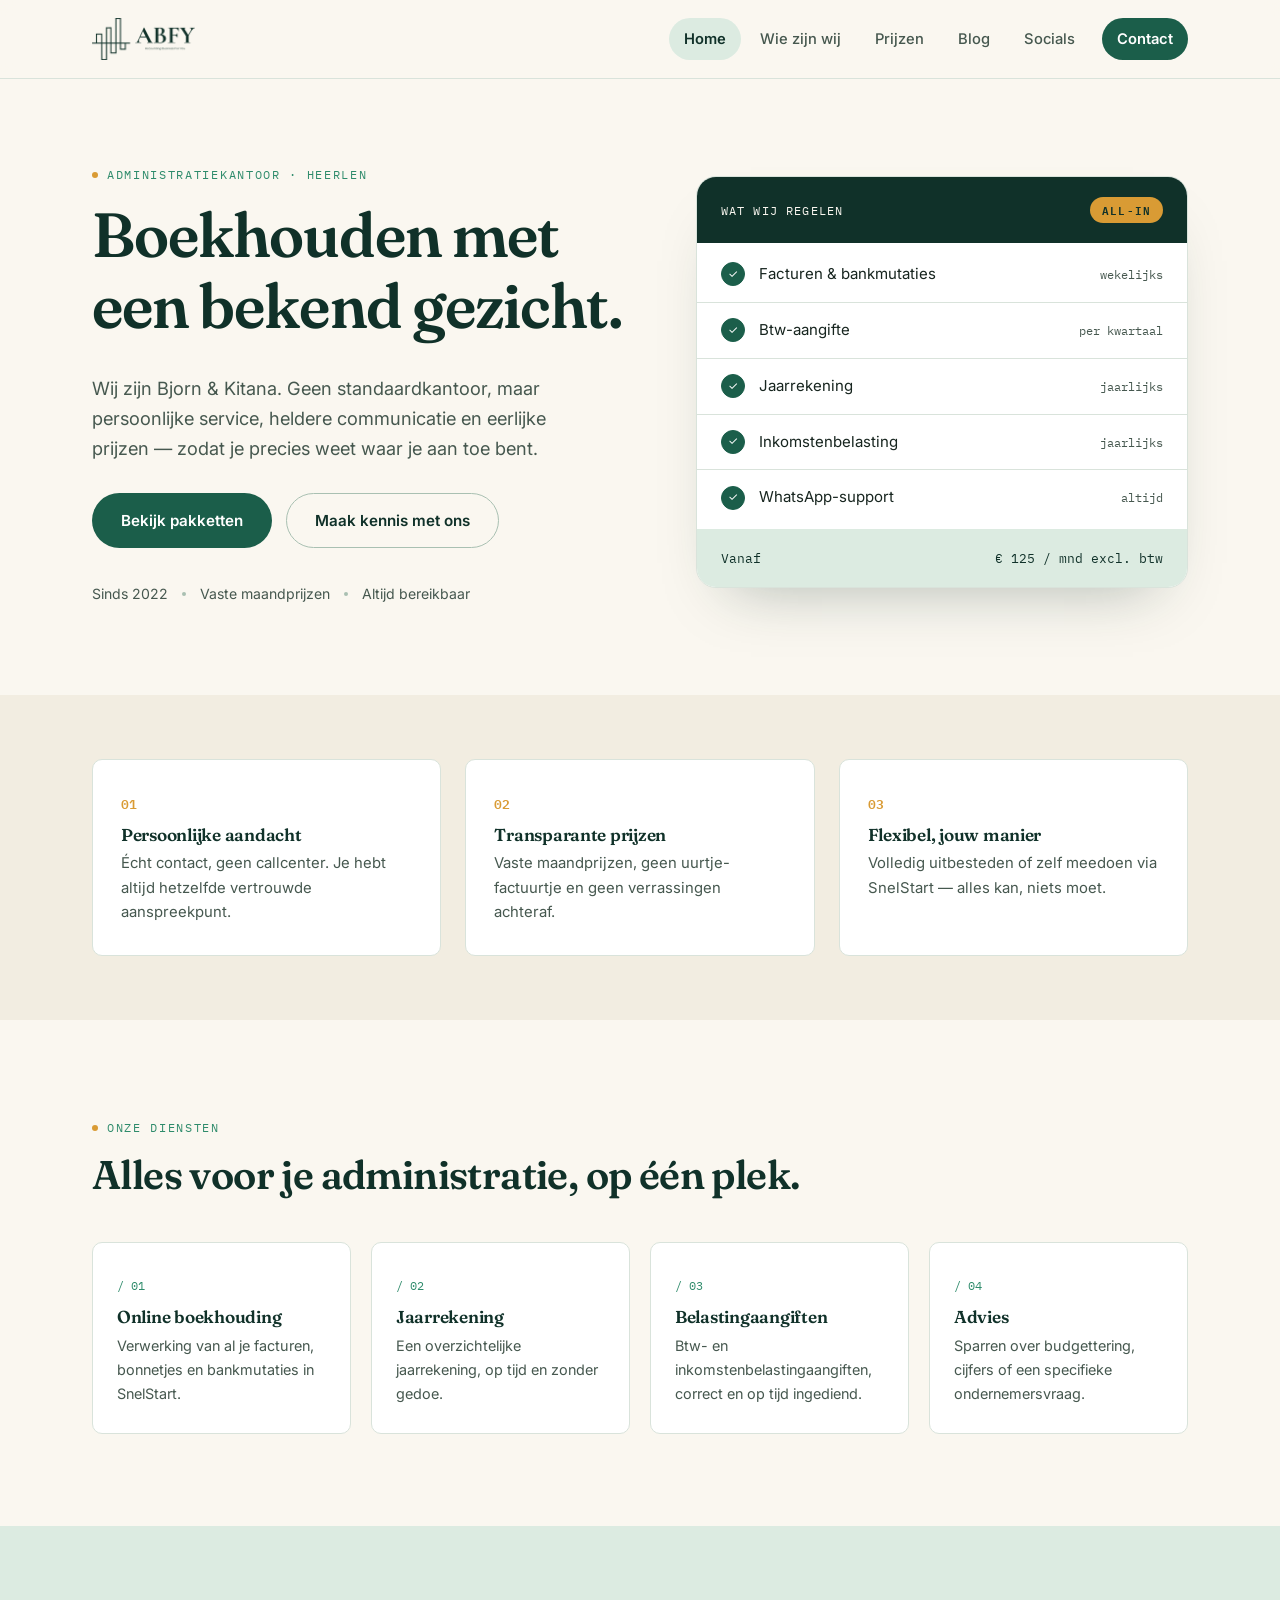
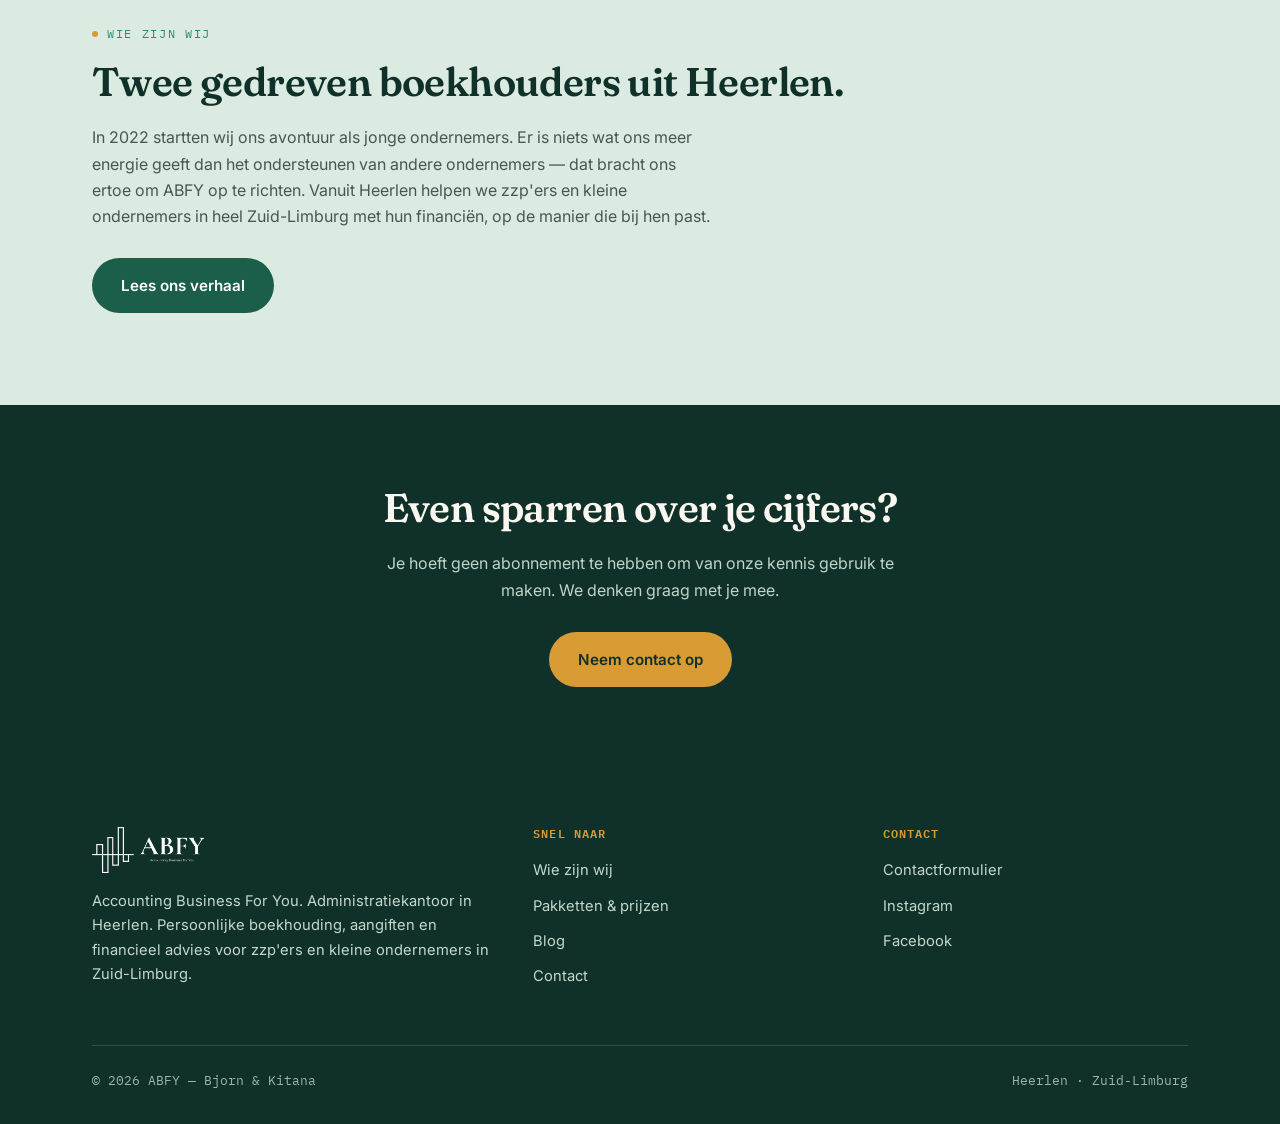
==== commit cd7bd411: "Add files via upload" ====
--- a/index.html
+++ b/index.html
@@ -3,9 +3,103 @@
 <head>
   <meta charset="UTF-8" />
   <meta name="viewport" content="width=device-width, initial-scale=1.0" />
-  <title>ABFY — Administratiekantoor Zuid-Limburg</title>
-  <meta name="description" content="ABFY is een persoonlijk administratiekantoor in Zuid-Limburg. Boekhouding, aangiften en financieel advies voor zzp'ers en kleine ondernemers." />
+  <title>ABFY | Administratiekantoor &amp; boekhouder in Heerlen</title>
+  <meta name="description" content="Administratiekantoor in Heerlen. Persoonlijke boekhouding, btw-aangifte en jaarrekening voor zzp'ers en kleine ondernemers in Zuid-Limburg. Vanaf €125 per maand." />
+  <link rel="canonical" href="https://www.abfy.nl/" />
+  <meta name="robots" content="index, follow" />
+  <meta name="author" content="ABFY — Accounting Business For You" />
+
+  <!-- Favicon / tabblad-icoon -->
+  <link rel="icon" href="favicon.ico" sizes="any" />
+  <link rel="icon" type="image/png" sizes="32x32" href="favicon-32.png" />
+  <link rel="icon" type="image/png" sizes="16x16" href="favicon-16.png" />
+  <link rel="apple-touch-icon" href="apple-touch-icon.png" />
+  <meta name="theme-color" content="#1B5E4A" />
+  <link rel="manifest" href="site.webmanifest" />
+
+  <!-- Zo ziet de site eruit als iemand hem deelt (WhatsApp, Facebook, LinkedIn) -->
+  <meta property="og:type" content="website" />
+  <meta property="og:locale" content="nl_NL" />
+  <meta property="og:site_name" content="ABFY" />
+  <meta property="og:title" content="ABFY | Administratiekantoor &amp; boekhouder in Heerlen" />
+  <meta property="og:description" content="Administratiekantoor in Heerlen. Persoonlijke boekhouding, btw-aangifte en jaarrekening voor zzp'ers en kleine ondernemers in Zuid-Limburg. Vanaf €125 per maand." />
+  <meta property="og:url" content="https://www.abfy.nl/" />
+  <meta property="og:image" content="https://www.abfy.nl/og-image.jpg" />
+  <meta property="og:image:width" content="1200" />
+  <meta property="og:image:height" content="630" />
+  <meta name="twitter:card" content="summary_large_image" />
+  <meta name="twitter:title" content="ABFY | Administratiekantoor &amp; boekhouder in Heerlen" />
+  <meta name="twitter:description" content="Administratiekantoor in Heerlen. Persoonlijke boekhouding, btw-aangifte en jaarrekening voor zzp'ers en kleine ondernemers in Zuid-Limburg. Vanaf €125 per maand." />
+  <meta name="twitter:image" content="https://www.abfy.nl/og-image.jpg" />
+
   <link rel="stylesheet" href="style.css" />
+
+  <!-- Gestructureerde data: hiermee begrijpt Google dat ABFY een lokaal
+       administratiekantoor is.
+       LET OP: vul hieronder bij "streetAddress" het huisnummer aan (bv.
+       "Sikkelhof 12") en vul "postalCode" in. Zolang die leeg zijn, kan Google
+       de vestiging niet exact plaatsen. -->
+  <script type="application/ld+json">
+  {
+    "@context": "https://schema.org",
+    "@type": "AccountingService",
+    "name": "ABFY — Accounting Business For You",
+    "alternateName": "ABFY",
+    "description": "Persoonlijk administratiekantoor in Heerlen voor zzp'ers en kleine ondernemers in Zuid-Limburg. Boekhouding, btw-aangifte, jaarrekening en financieel advies.",
+    "url": "https://www.abfy.nl",
+    "logo": "https://www.abfy.nl/icon-512.png",
+    "image": "https://www.abfy.nl/og-image.jpg",
+    "priceRange": "€€",
+    "areaServed": [
+      { "@type": "City", "name": "Heerlen" },
+      { "@type": "City", "name": "Kerkrade" },
+      { "@type": "City", "name": "Landgraaf" },
+      { "@type": "City", "name": "Brunssum" },
+      { "@type": "City", "name": "Sittard-Geleen" },
+      { "@type": "City", "name": "Maastricht" },
+      { "@type": "AdministrativeArea", "name": "Zuid-Limburg" }
+    ],
+    "address": {
+      "@type": "PostalAddress",
+      "streetAddress": "Sikkelhof",
+      "addressLocality": "Heerlen",
+      "addressRegion": "Limburg",
+      "postalCode": "",
+      "addressCountry": "NL"
+    },
+    "geo": {
+      "@type": "GeoCoordinates",
+      "latitude": 50.8882,
+      "longitude": 5.9795
+    },
+    "founder": [
+      { "@type": "Person", "name": "Bjorn" },
+      { "@type": "Person", "name": "Kitana" }
+    ],
+    "foundingDate": "2022",
+    "sameAs": [
+      "https://instagram.com/abfy_bk",
+      "https://www.facebook.com/people/ABFY-Accounting-Business-For-You/100088247887144/"
+    ],
+    "openingHoursSpecification": [{
+      "@type": "OpeningHoursSpecification",
+      "dayOfWeek": ["Monday","Tuesday","Wednesday","Thursday","Friday","Saturday"],
+      "opens": "09:00",
+      "closes": "16:00"
+    }],
+    "hasOfferCatalog": {
+      "@type": "OfferCatalog",
+      "name": "Pakketten",
+      "itemListElement": [
+        { "@type": "Offer", "name": "Pakket Start", "description": "0-30 facturen per maand", "price": "125", "priceCurrency": "EUR" },
+        { "@type": "Offer", "name": "Pakket Basis", "description": "30-60 facturen per maand", "price": "165", "priceCurrency": "EUR" },
+        { "@type": "Offer", "name": "Pakket Plus", "description": "60-90 facturen per maand", "price": "225", "priceCurrency": "EUR" },
+        { "@type": "Offer", "name": "Pakket Pro", "description": "90-120 facturen per maand", "price": "275", "priceCurrency": "EUR" }
+      ]
+    }
+  }
+  </script>
+
 </head>
 <body>
   <header id="site-header" class="site-header"></header>
@@ -14,7 +108,7 @@
     <section class="hero">
       <div class="container">
         <div class="hero-copy">
-          <p class="eyebrow">Administratiekantoor · Zuid-Limburg</p>
+          <p class="eyebrow">Administratiekantoor · Heerlen</p>
           <h1>Boekhouden met een bekend gezicht.</h1>
           <p class="lead">
             Wij zijn Bjorn &amp; Kitana. Geen standaardkantoor, maar persoonlijke
@@ -110,12 +204,13 @@
     <section class="section mint">
       <div class="container">
         <p class="eyebrow">Wie zijn wij</p>
-        <h2>Twee gedreven boekhouders uit Limburg.</h2>
+        <h2>Twee gedreven boekhouders uit Heerlen.</h2>
         <p class="narrow">
           In 2022 startten wij ons avontuur als jonge ondernemers. Er is niets
           wat ons meer energie geeft dan het ondersteunen van andere ondernemers
-          — dat bracht ons ertoe om ABFY op te richten: een plek waar we
-          ondernemers begeleiden op financieel gebied, op de manier die bij hen past.
+          — dat bracht ons ertoe om ABFY op te richten. Vanuit Heerlen helpen we
+          zzp'ers en kleine ondernemers in heel Zuid-Limburg met hun financiën,
+          op de manier die bij hen past.
         </p>
         <a href="wie-zijn-wij.html" class="btn btn-primary" style="margin-top: 12px;">Lees ons verhaal</a>
       </div>
--- a/style.css
+++ b/style.css
@@ -124,17 +124,15 @@
 .site-header .container {
   display: flex; align-items: center; justify-content: space-between; height: 78px;
 }
-.brand {
-  font-family: var(--font-display);
-  font-weight: 700; font-size: 1.55rem;
-  color: var(--pine);
-  display: flex; align-items: center; gap: 9px;
-}
-.brand-mark {
-  width: 30px; height: 30px; border-radius: 50%;
-  background: var(--green);
-  display: inline-flex; align-items: center; justify-content: center;
-  color: var(--paper); font-family: var(--font-mono); font-size: 0.72rem; font-weight: 600;
+.brand { display: flex; align-items: center; }
+.brand-logo {
+  height: 42px; width: auto; display: block;
+}
+.footer-logo {
+  height: 46px; width: auto; display: block; margin-bottom: 16px;
+}
+.hero-logo {
+  height: 64px; width: auto; display: block; margin-bottom: 28px;
 }
 
 .main-nav { display: flex; align-items: center; gap: 4px; }
@@ -494,6 +492,8 @@
   .main-nav.open a { text-align: center; }
   .main-nav.open a.nav-cta { margin-left: 0; margin-top: 6px; }
   .nav-toggle { display: flex; }
+  .brand-logo { height: 34px; }
+  .footer-logo { height: 40px; }
 }
 
 @media (max-width: 620px) {
@@ -508,3 +508,53 @@
   .ledger-check { transition: none; }
   .service-card, .blog-card, .social-card, .btn { transition: none; }
 }
+
+/* ==========================================================================
+   Blog artikel
+   ========================================================================== */
+.article { max-width: 720px; margin: 0 auto; }
+.article-header { margin-bottom: 40px; }
+.article-header .meta {
+  font-family: var(--font-mono); font-size: 0.73rem;
+  color: var(--amber); text-transform: uppercase;
+  letter-spacing: 0.08em; font-weight: 600;
+}
+.article-header h1 { margin: 0.4em 0 0.4em; font-size: clamp(2rem, 4.2vw, 2.9rem); }
+.article-header .standfirst { font-size: 1.12rem; color: var(--ink-soft); }
+
+.article-body { font-size: 1.04rem; }
+.article-body h2 {
+  font-size: 1.5rem; margin: 1.8em 0 0.6em;
+  padding-top: 1.2em; border-top: 1px solid var(--line);
+}
+.article-body h2:first-child { border-top: none; padding-top: 0; margin-top: 0; }
+.article-body h3 { font-size: 1.15rem; margin: 1.5em 0 0.4em; }
+.article-body ul, .article-body ol { padding-left: 22px; margin: 0 0 1.4em; color: var(--ink-soft); }
+.article-body li { margin-bottom: 0.6em; }
+.article-body strong { color: var(--pine); }
+.article-body a { color: var(--green); font-weight: 600; text-decoration: underline; }
+
+.callout {
+  background: var(--mint); border-radius: var(--radius);
+  padding: 24px 26px; margin: 2em 0;
+  border-left: 4px solid var(--green);
+}
+.callout p:last-child { margin-bottom: 0; }
+.callout strong { color: var(--pine); }
+
+.back-link {
+  display: inline-flex; align-items: center; gap: 8px;
+  font-size: 0.88rem; font-weight: 600; color: var(--green);
+  margin-bottom: 34px;
+}
+.back-link:hover { color: var(--pine); }
+
+.article-footer {
+  margin-top: 56px; padding-top: 32px;
+  border-top: 1px solid var(--line);
+}
+.article-disclaimer {
+  font-size: 0.86rem; color: var(--ink-soft);
+  background: var(--paper-warm); border-radius: var(--radius);
+  padding: 18px 22px; margin-top: 28px;
+}
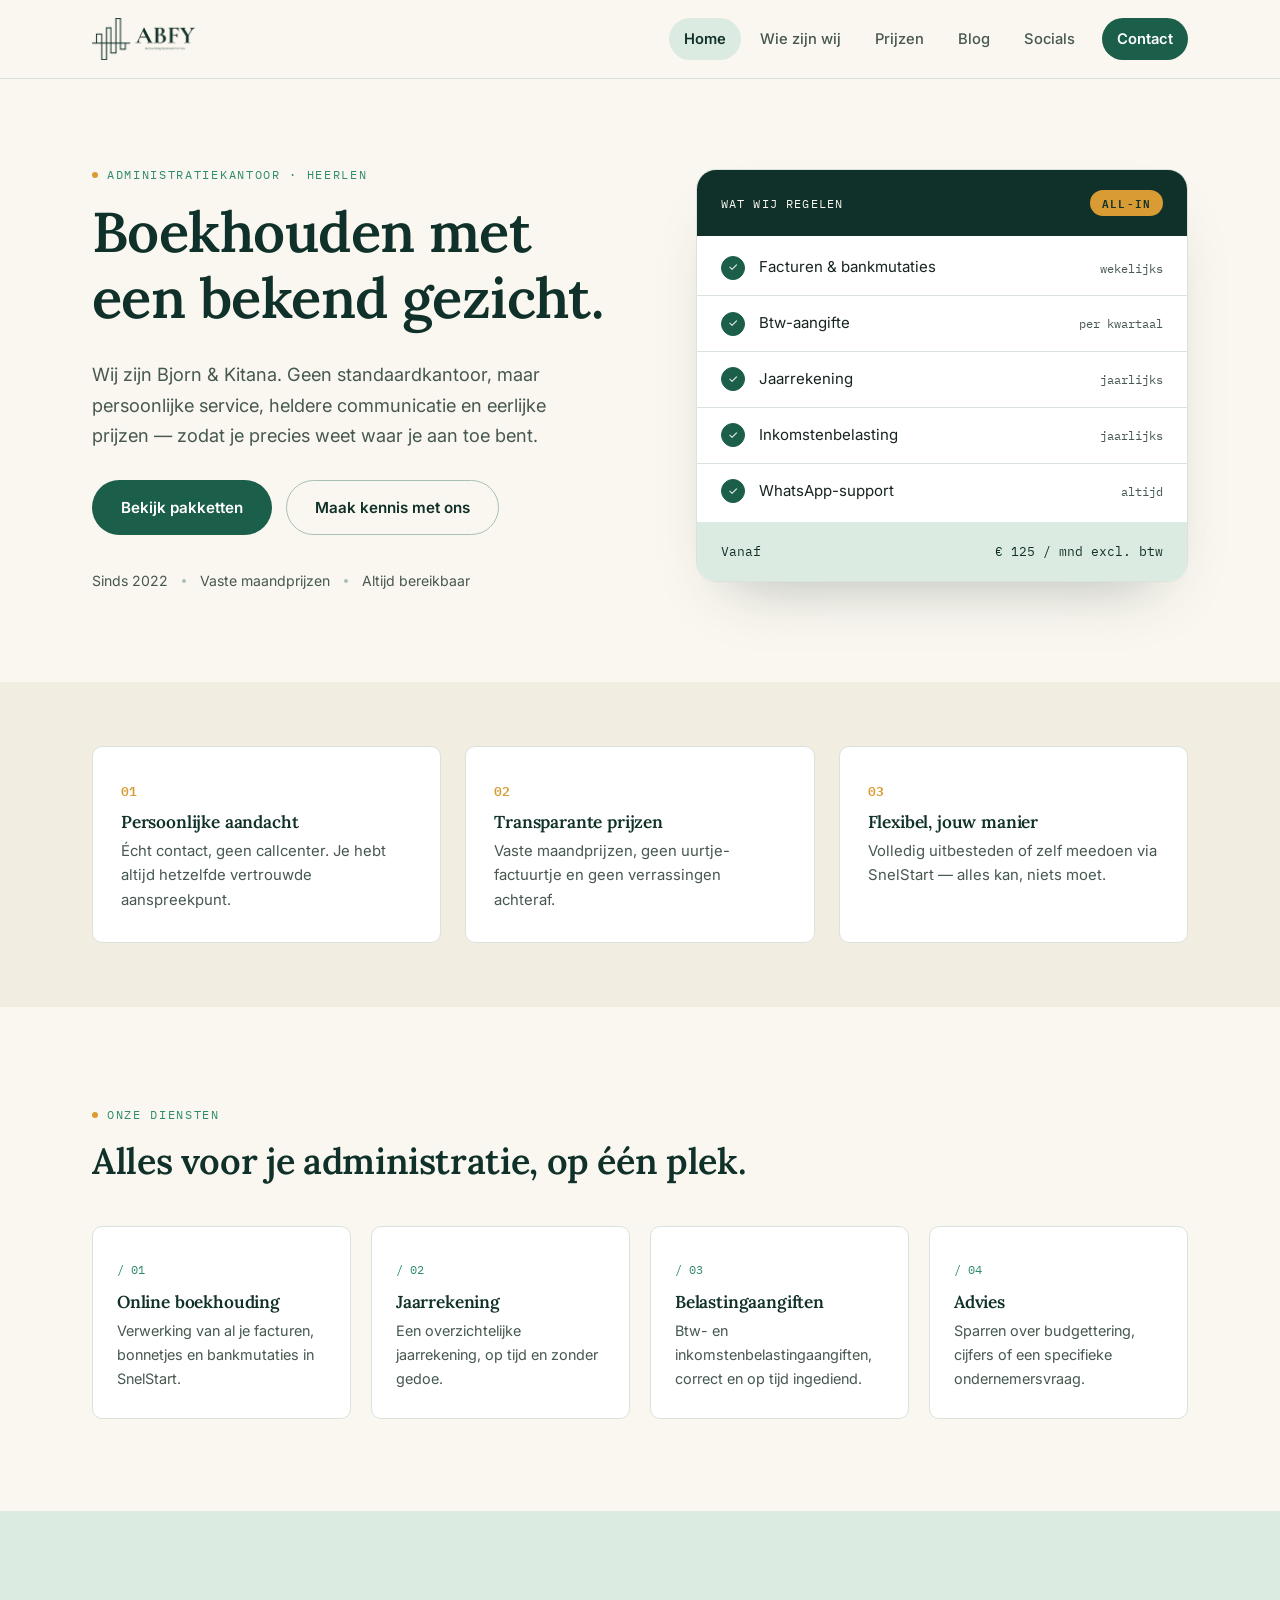
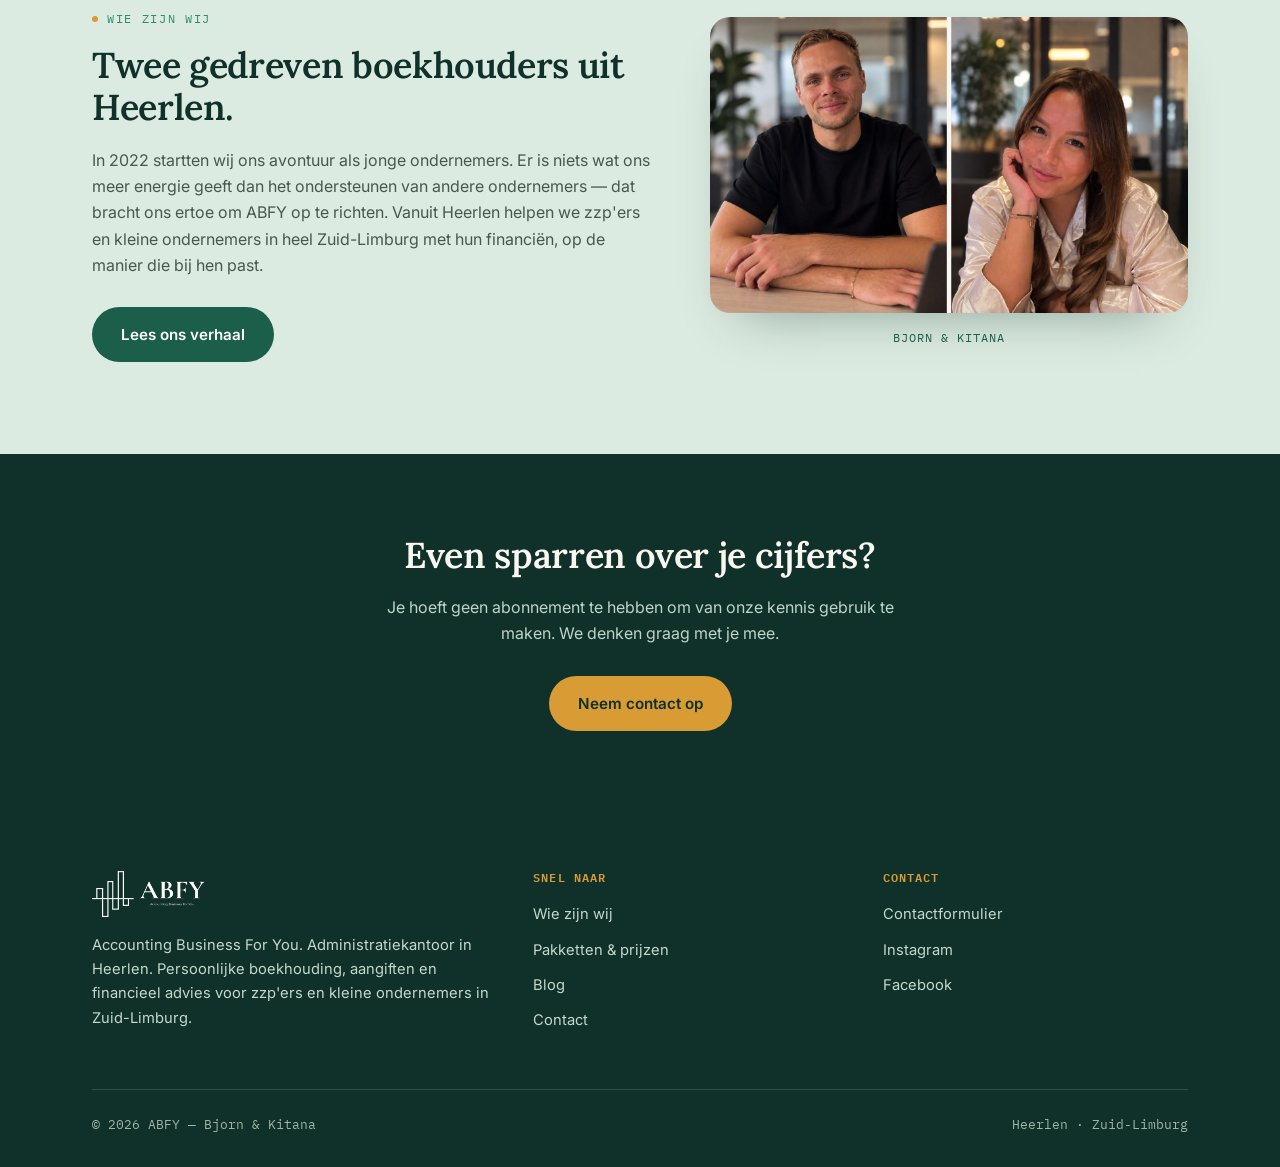
==== commit a4dfaee1: "Add files via upload" ====
--- a/index.html
+++ b/index.html
@@ -35,10 +35,8 @@
   <link rel="stylesheet" href="style.css" />
 
   <!-- Gestructureerde data: hiermee begrijpt Google dat ABFY een lokaal
-       administratiekantoor is.
-       LET OP: vul hieronder bij "streetAddress" het huisnummer aan (bv.
-       "Sikkelhof 12") en vul "postalCode" in. Zolang die leeg zijn, kan Google
-       de vestiging niet exact plaatsen. -->
+       administratiekantoor in Heerlen is. Deze gegevens moeten exact
+       overeenkomen met het Google Business Profile en de KVK-inschrijving. -->
   <script type="application/ld+json">
   {
     "@context": "https://schema.org",
@@ -61,16 +59,16 @@
     ],
     "address": {
       "@type": "PostalAddress",
-      "streetAddress": "Sikkelhof",
+      "streetAddress": "Sikkelhof 30",
       "addressLocality": "Heerlen",
       "addressRegion": "Limburg",
-      "postalCode": "",
+      "postalCode": "6418 JW",
       "addressCountry": "NL"
     },
     "geo": {
       "@type": "GeoCoordinates",
-      "latitude": 50.8882,
-      "longitude": 5.9795
+      "latitude": 50.8702645,
+      "longitude": 6.0139512
     },
     "founder": [
       { "@type": "Person", "name": "Bjorn" },
@@ -202,17 +200,23 @@
     </section>
 
     <section class="section mint">
-      <div class="container">
-        <p class="eyebrow">Wie zijn wij</p>
-        <h2>Twee gedreven boekhouders uit Heerlen.</h2>
-        <p class="narrow">
-          In 2022 startten wij ons avontuur als jonge ondernemers. Er is niets
-          wat ons meer energie geeft dan het ondersteunen van andere ondernemers
-          — dat bracht ons ertoe om ABFY op te richten. Vanuit Heerlen helpen we
-          zzp'ers en kleine ondernemers in heel Zuid-Limburg met hun financiën,
-          op de manier die bij hen past.
-        </p>
-        <a href="wie-zijn-wij.html" class="btn btn-primary" style="margin-top: 12px;">Lees ons verhaal</a>
+      <div class="container intro-grid">
+        <div>
+          <p class="eyebrow">Wie zijn wij</p>
+          <h2>Twee gedreven boekhouders uit Heerlen.</h2>
+          <p>
+            In 2022 startten wij ons avontuur als jonge ondernemers. Er is niets
+            wat ons meer energie geeft dan het ondersteunen van andere ondernemers
+            — dat bracht ons ertoe om ABFY op te richten. Vanuit Heerlen helpen we
+            zzp'ers en kleine ondernemers in heel Zuid-Limburg met hun financiën,
+            op de manier die bij hen past.
+          </p>
+          <a href="wie-zijn-wij.html" class="btn btn-primary" style="margin-top: 12px;">Lees ons verhaal</a>
+        </div>
+        <figure class="intro-fotos">
+          <img src="bjorn-kitana.jpg" alt="Bjorn en Kitana, de oprichters van ABFY" width="1454" height="900" loading="lazy" />
+          <figcaption>Bjorn &amp; Kitana</figcaption>
+        </figure>
       </div>
     </section>
 
--- a/style.css
+++ b/style.css
@@ -2,7 +2,7 @@
    ABFY — groen, warm, persoonlijk
    ========================================================================== */
 
-@import url('https://fonts.googleapis.com/css2?family=Fraunces:ital,opsz,wght@0,9..144,400;0,9..144,500;0,9..144,600;0,9..144,700;1,9..144,500&family=Inter:wght@400;500;600;700&family=IBM+Plex+Mono:wght@400;500;600&display=swap');
+@import url('https://fonts.googleapis.com/css2?family=Lora:ital,wght@0,400;0,500;0,600;0,700;1,400;1,500&family=Inter:wght@400;500;600;700&family=IBM+Plex+Mono:wght@400;500;600&display=swap');
 
 :root {
   --pine: #103129;
@@ -20,7 +20,7 @@
   --line: #D9E3DB;
   --line-strong: #A9C0B2;
 
-  --font-display: 'Fraunces', Georgia, serif;
+  --font-display: 'Lora', Georgia, 'Times New Roman', serif;
   --font-body: 'Inter', -apple-system, BlinkMacSystemFont, sans-serif;
   --font-mono: 'IBM Plex Mono', 'Courier New', monospace;
 
@@ -45,16 +45,15 @@
 h1, h2, h3, h4 {
   font-family: var(--font-display);
   font-weight: 600;
-  line-height: 1.14;
+  line-height: 1.18;
   margin: 0 0 0.5em;
   color: var(--pine);
-  font-variation-settings: 'SOFT' 40;
-  letter-spacing: -0.015em;
-}
-
-h1 { font-size: clamp(2.4rem, 5.2vw, 3.9rem); font-weight: 600; }
-h2 { font-size: clamp(1.75rem, 3.4vw, 2.5rem); }
-h3 { font-size: 1.22rem; }
+  letter-spacing: -0.01em;
+}
+
+h1 { font-size: clamp(2.2rem, 4.8vw, 3.5rem); font-weight: 600; }
+h2 { font-size: clamp(1.65rem, 3.1vw, 2.25rem); }
+h3 { font-size: 1.18rem; }
 
 p { margin: 0 0 1em; color: var(--ink-soft); }
 a { color: inherit; text-decoration: none; }
@@ -269,7 +268,7 @@
   display: flex; align-items: center; justify-content: center;
   position: relative; overflow: hidden;
 }
-.portrait img { width: 100%; height: 100%; object-fit: cover; display: block; }
+.portrait img { width: 100%; height: 100%; object-fit: cover; object-position: center 22%; display: block; }
 .portrait__placeholder {
   text-align: center; padding: 24px;
   font-family: var(--font-mono); font-size: 0.76rem;
@@ -321,6 +320,33 @@
 .story-item p { font-size: 0.94rem; margin: 0; }
 
 /* ==========================================================================
+   Intro met portretten (homepage)
+   ========================================================================== */
+.intro-grid {
+  display: grid;
+  grid-template-columns: 1fr 0.85fr;
+  gap: 56px;
+  align-items: center;
+}
+.intro-fotos { margin: 0; }
+.intro-fotos img {
+  width: 100%;
+  height: auto;
+  display: block;
+  border-radius: var(--radius-lg);
+  box-shadow: 0 26px 52px -30px rgba(16, 49, 41, 0.45);
+}
+.intro-fotos figcaption {
+  font-family: var(--font-mono);
+  font-size: 0.78rem;
+  letter-spacing: 0.08em;
+  text-transform: uppercase;
+  color: var(--green);
+  margin-top: 14px;
+  text-align: center;
+}
+
+/* ==========================================================================
    CTA band
    ========================================================================== */
 .cta-band { background: var(--pine); color: var(--paper); padding: 80px 0; text-align: center; }
@@ -475,6 +501,7 @@
   .services-grid { grid-template-columns: repeat(2, 1fr); }
   .usp-grid { grid-template-columns: 1fr; }
   .team-grid { grid-template-columns: 1fr; }
+  .intro-grid { grid-template-columns: 1fr; gap: 36px; }
   .values-grid { grid-template-columns: 1fr; }
   .social-grid { grid-template-columns: 1fr; }
   .blog-grid { grid-template-columns: 1fr; }
@@ -519,7 +546,7 @@
   color: var(--amber); text-transform: uppercase;
   letter-spacing: 0.08em; font-weight: 600;
 }
-.article-header h1 { margin: 0.4em 0 0.4em; font-size: clamp(2rem, 4.2vw, 2.9rem); }
+.article-header h1 { margin: 0.4em 0 0.4em; font-size: clamp(1.9rem, 3.8vw, 2.6rem); }
 .article-header .standfirst { font-size: 1.12rem; color: var(--ink-soft); }
 
 .article-body { font-size: 1.04rem; }
